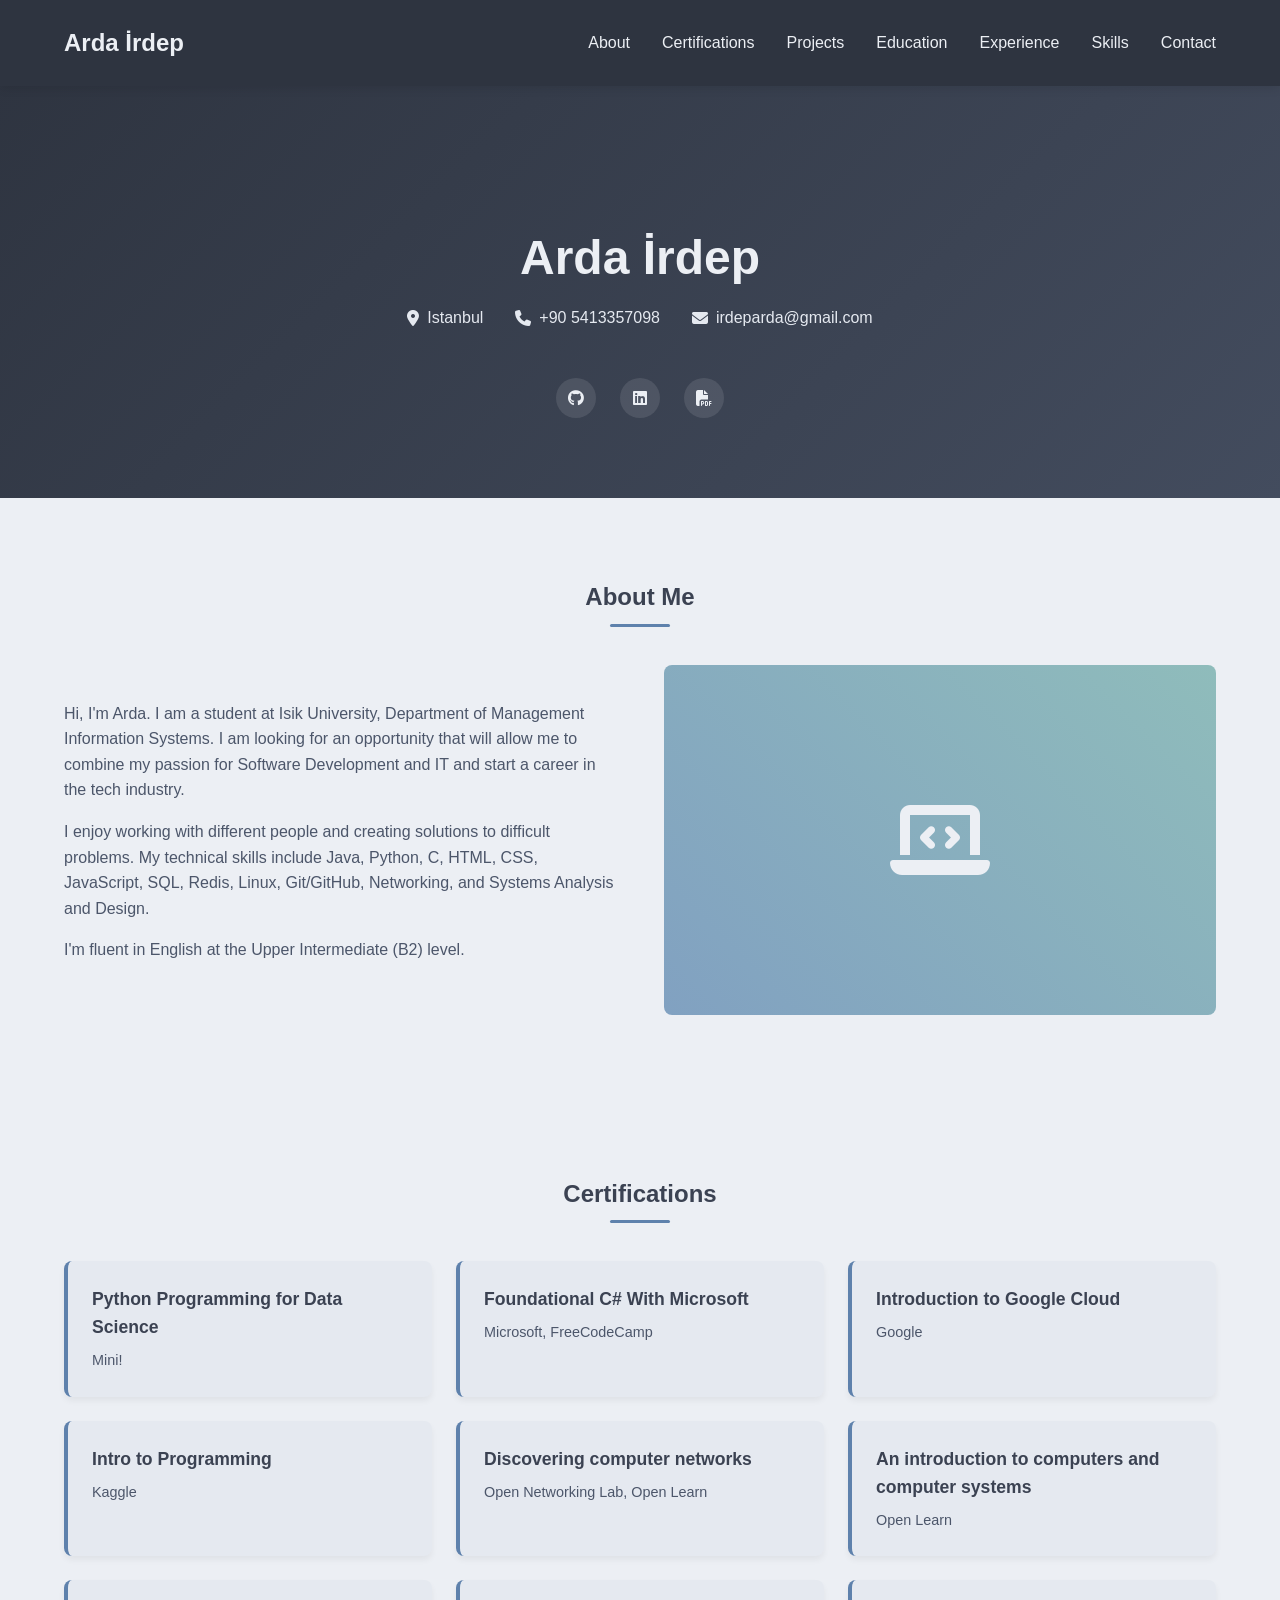
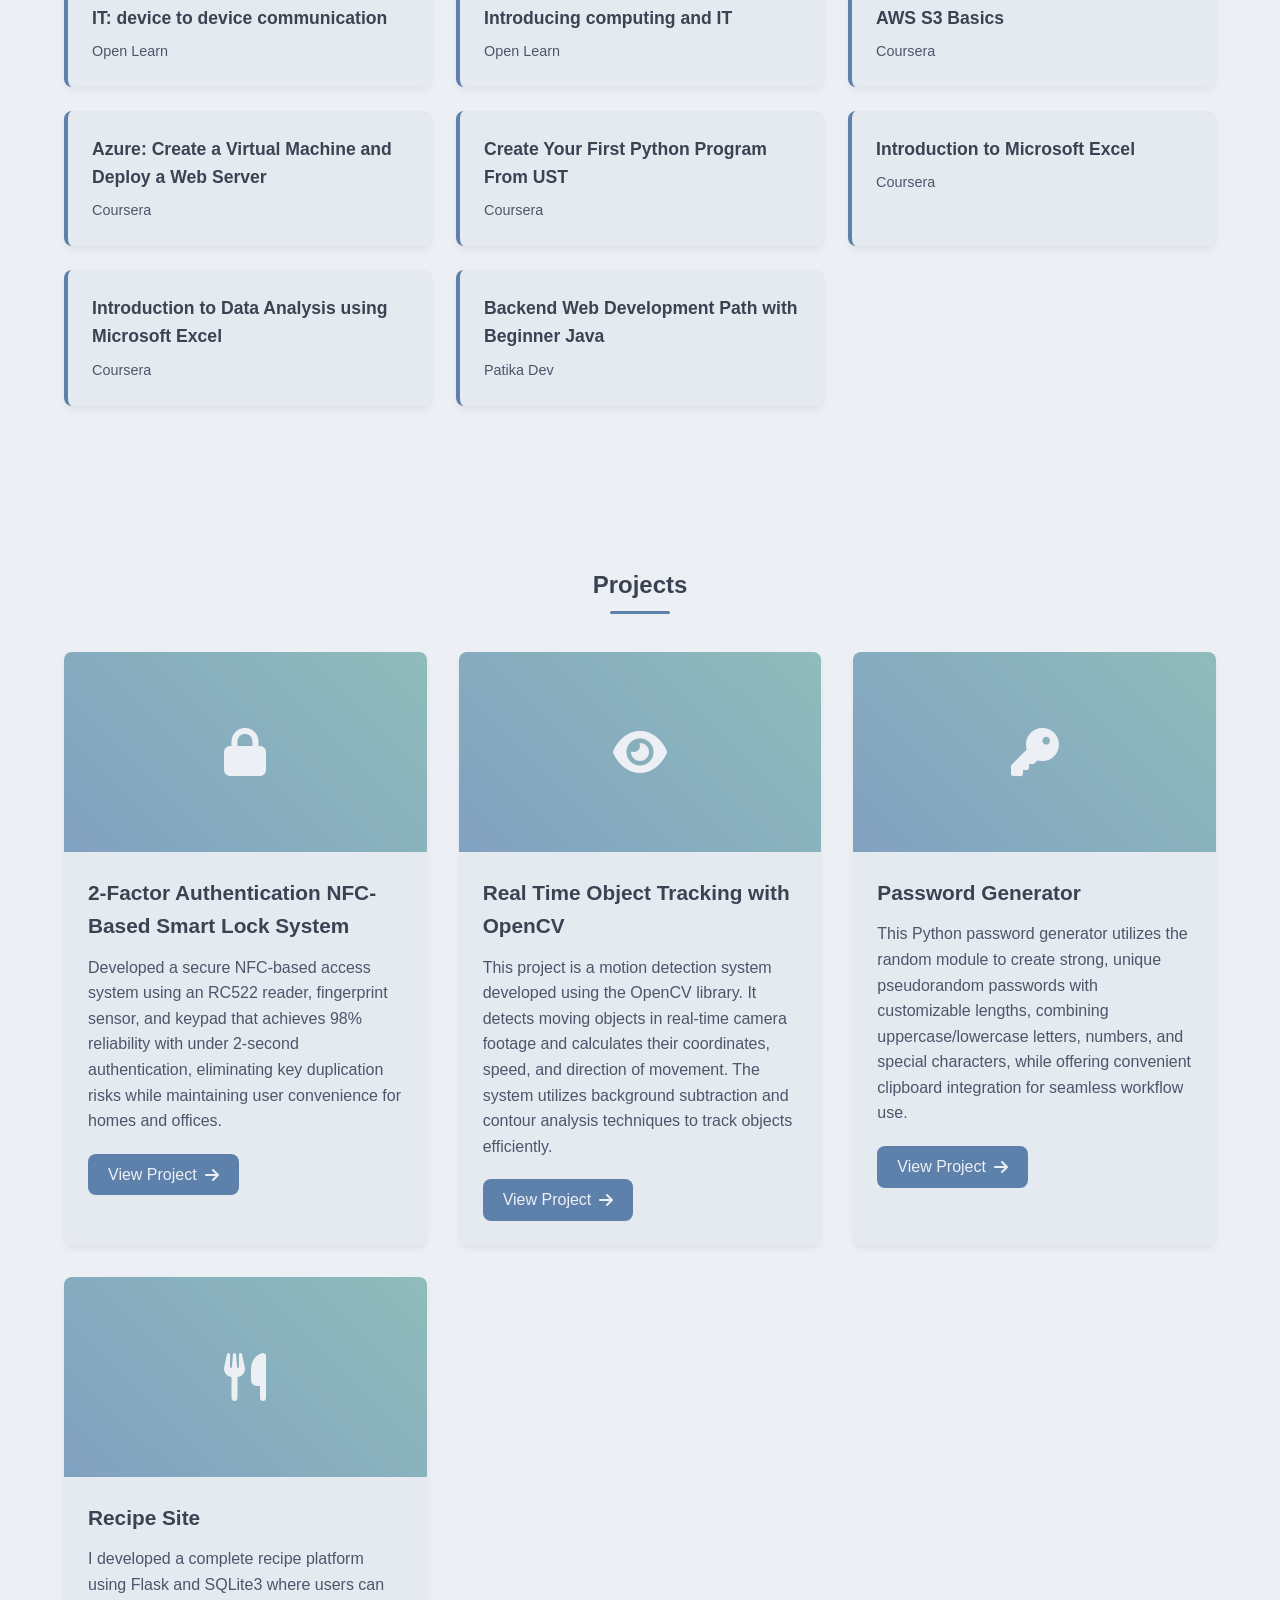
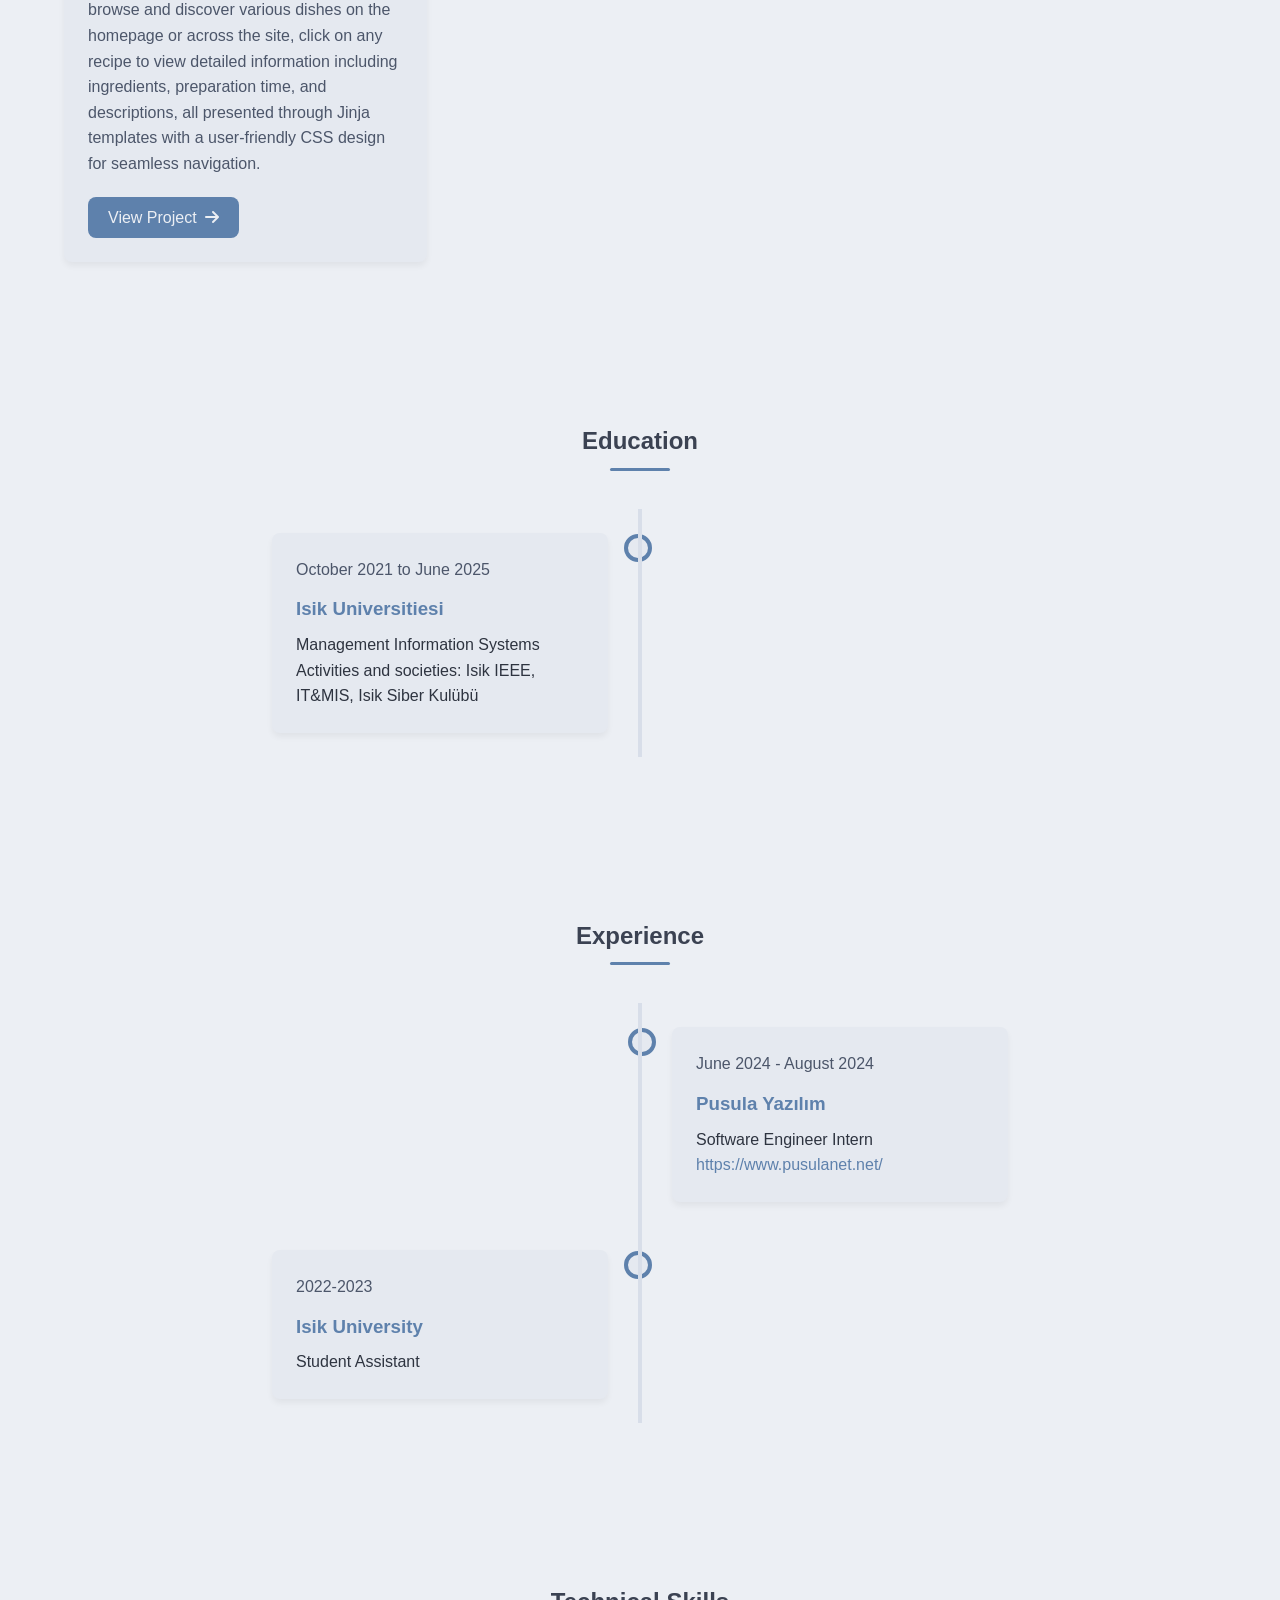
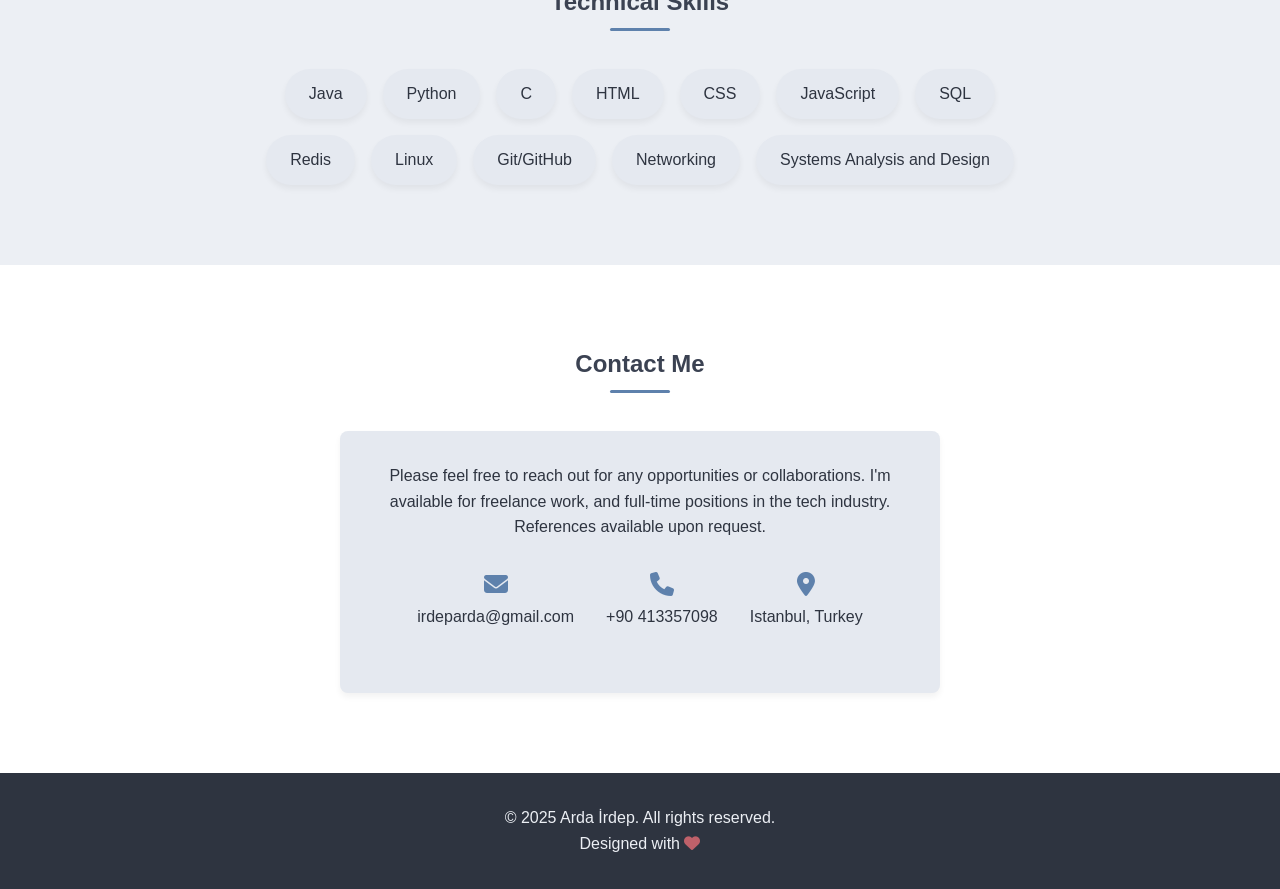
==== index.html @ 12208a5f "Updated index.html" ====
<!DOCTYPE html>
<html lang="en">
<head>
    <meta charset="UTF-8">
    <meta name="viewport" content="width=device-width, initial-scale=1.0">
    <title>Arda İrdep - Portfolio</title>
    <link rel="stylesheet" href="https://cdnjs.cloudflare.com/ajax/libs/font-awesome/6.4.0/css/all.min.css">
    <link rel="stylesheet" href="style.css">
</head>
<body>
    <!-- Header -->
    <header>
        <div class="container">
            <nav class="navbar">
                <a href="#" class="logo">Arda İrdep</a>
                <ul class="nav-links">
                    <li><a href="#about">About</a></li>
                    <li><a href="#certifications">Certifications</a></li>
                    <li><a href="#projects">Projects</a></li>
                    <li><a href="#education">Education</a></li>
                    <li><a href="#experience">Experience</a></li>
                    <li><a href="#skills">Skills</a></li>
                    <li><a href="#contact">Contact</a></li>
                </ul>
                <div class="hamburger">
                    <i class="fas fa-bars"></i>
                </div>
            </nav>
        </div>
    </header>

    <!-- Hero Section -->
    <section class="hero">
        <div class="container">
            <div class="hero-content">
                <h1 class="fade-in delay-1">Arda İrdep</h1>
                
                <div class="contact-info fade-in delay-2">
                    <div class="contact-item">
                        <i class="fas fa-map-marker-alt"></i>
                        <span>Istanbul</span>
                    </div>
                    <div class="contact-item">
                        <i class="fas fa-phone"></i>
                        <span>+90 5413357098</span>
                    </div>
                    <div class="contact-item">
                        <i class="fas fa-envelope"></i>
                        <span>irdeparda@gmail.com</span>
                    </div>
                </div>
                
                <div class="social-links fade-in delay-3">
                    <a href="https://github.com/arda-irdep" target="_blank">
                        <i class="fab fa-github"></i>
                    </a>
                    <a href="https://www.linkedin.com/in/arda-irdep/" target="_blank">
                        <i class="fab fa-linkedin"></i>
                    </a>
                    <a href="resume-en.pdf" target="_blank">
                        <i class="fas fa-file-pdf"></i>
                    </a>
                </div>
            </div>
        </div>
    </section>

    <!-- About Section -->
    <section id="about" class="section about">
        <div class="container">
            <h2 class="section-title fade-in">About Me</h2>
            <div class="about-content">
                <div class="about-text slide-in-left">
                    <p>Hi, I'm Arda. I am a student at Isik University, Department of Management Information Systems. I am looking for an opportunity that will allow me to combine my passion for Software Development and IT and start a career in the tech industry.</p>
                    <p>I enjoy working with different people and creating solutions to difficult problems. My technical skills include Java, Python, C, HTML, CSS, JavaScript, SQL, Redis, Linux, Git/GitHub, Networking, and Systems Analysis and Design.</p>
                    <p>I'm fluent in English at the Upper Intermediate (B2) level.</p>
                </div>
                <div class="about-image slide-in-right">
                    <i class="fas fa-laptop-code"></i>
                </div>
            </div>
        </div>
    </section>

    <!-- Certifications Section -->
    <section id="certifications" class="section">
        <div class="container">
            <h2 class="section-title fade-in">Certifications</h2>
            <div class="certifications-grid">
                <div class="cert-card fade-in delay-1">
                    <h3>Python Programming for Data Science</h3>
                    <p>Mini!</p>
                </div>
                <div class="cert-card fade-in delay-1">
                    <h3>Foundational C# With Microsoft</h3>
                    <p>Microsoft, FreeCodeCamp</p>
                </div>
                <div class="cert-card fade-in delay-2">
                    <h3>Introduction to Google Cloud</h3>
                    <p>Google</p>
                </div>
                <div class="cert-card fade-in delay-2">
                    <h3>Intro to Programming</h3>
                    <p>Kaggle</p>
                </div>
                <div class="cert-card fade-in delay-1">
                    <h3>Discovering computer networks</h3>
                    <p>Open Networking Lab, Open Learn</p>
                </div>
                <div class="cert-card fade-in delay-1">
                    <h3>An introduction to computers and computer systems</h3>
                    <p>Open Learn</p>
                </div>
                <div class="cert-card fade-in delay-2">
                    <h3>IT: device to device communication</h3>
                    <p>Open Learn</p>
                </div>
                <div class="cert-card fade-in delay-2">
                    <h3>Introducing computing and IT</h3>
                    <p>Open Learn</p>
                </div>
                <div class="cert-card fade-in delay-1">
                    <h3>AWS S3 Basics</h3>
                    <p>Coursera</p>
                </div>
                <div class="cert-card fade-in delay-1">
                    <h3>Azure: Create a Virtual Machine and Deploy a Web Server</h3>
                    <p>Coursera</p>
                </div>
                <div class="cert-card fade-in delay-2">
                    <h3>Create Your First Python Program From UST</h3>
                    <p>Coursera</p>
                </div>
                <div class="cert-card fade-in delay-2">
                    <h3>Introduction to Microsoft Excel</h3>
                    <p>Coursera</p>
                </div>
                <div class="cert-card fade-in delay-3">
                    <h3>Introduction to Data Analysis using Microsoft Excel</h3>
                    <p>Coursera</p>
                </div>
                <div class="cert-card fade-in delay-3">
                    <h3>Backend Web Development Path with Beginner Java</h3>
                    <p>Patika Dev</p>
                </div>
            </div>
        </div>
    </section>

    <!-- Projects Section -->
    <section id="projects" class="section">
        <div class="container">
            <h2 class="section-title fade-in">Projects</h2>
            <div class="projects-grid">
                <div class="project-card fade-in delay-1">
                    <div class="project-image">
                        <i class="fas fa-lock"></i>
                    </div>
                    <div class="project-content">
                        <h3>2-Factor Authentication NFC-Based Smart Lock System</h3>
                        <p>Developed a secure NFC-based access system using an RC522 reader, fingerprint sensor, and keypad that achieves 98% reliability with under 2-second authentication, eliminating key duplication risks while maintaining user convenience for homes and offices.</p>
                        <a href="https://github.com/arda-irdep/2-Factor-Authentication-NFC-Based-Smart-Lock-System" class="project-link" target="_blank">
                            View Project <i class="fas fa-arrow-right"></i>
                        </a>
                    </div>
                </div>
                
                <div class="project-card fade-in delay-2">
                    <div class="project-image">
                        <i class="fas fa-eye"></i>
                    </div>
                    <div class="project-content">
                        <h3>Real Time Object Tracking with OpenCV</h3>
                        <p>This project is a motion detection system developed using the OpenCV library. It detects moving objects in real-time camera footage and calculates their coordinates, speed, and direction of movement. The system utilizes background subtraction and contour analysis techniques to track objects efficiently.</p>
                        <a href="https://github.com/arda-irdep/Motion-Detection-System---Real-Time-Object-Tracking-with-OpenCV" class="project-link" target="_blank">
                            View Project <i class="fas fa-arrow-right"></i>
                        </a>
                    </div>
                </div>
                
                <div class="project-card fade-in delay-1">
                    <div class="project-image">
                        <i class="fas fa-key"></i>
                    </div>
                    <div class="project-content">
                        <h3>Password Generator</h3>
                        <p>This Python password generator utilizes the random module to create strong, unique pseudorandom passwords with customizable lengths, combining uppercase/lowercase letters, numbers, and special characters, while offering convenient clipboard integration for seamless workflow use.</p>
                        <a href="https://github.com/arda-irdep/Python-Password-Generator" class="project-link" target="_blank">
                            View Project <i class="fas fa-arrow-right"></i>
                        </a>
                    </div>
                </div>
                
                <div class="project-card fade-in delay-2">
                    <div class="project-image">
                        <i class="fas fa-utensils"></i>
                    </div>
                    <div class="project-content">
                        <h3>Recipe Site</h3>
                        <p>I developed a complete recipe platform using Flask and SQLite3 where users can browse and discover various dishes on the homepage or across the site, click on any recipe to view detailed information including ingredients, preparation time, and descriptions, all presented through Jinja templates with a user-friendly CSS design for seamless navigation.</p>
                        <a href="https://github.com/arda-irdep/Recipe-Site" class="project-link" target="_blank">
                            View Project <i class="fas fa-arrow-right"></i>
                        </a>
                    </div>
                </div>
            </div>
        </div>
    </section>

    <!-- Education Section -->
    <section id="education" class="section">
        <div class="container">
            <h2 class="section-title fade-in">Education</h2>
            <div class="timeline">
                <div class="timeline-item left fade-in">
                    <div class="timeline-content">
                        <span class="timeline-date">October 2021 to June 2025</span>
                        <h3>Isik Universitiesi</h3>
                        <p>Management Information Systems</p>
                        <p>Activities and societies: Isik IEEE, IT&MIS, Isik Siber Kulübü</p>
                    </div>
                </div>
            </div>
        </div>
    </section>

    <!-- Experience Section -->
    <section id="experience" class="section">
        <div class="container">
            <h2 class="section-title fade-in">Experience</h2>
            <div class="timeline">
                <div class="timeline-item right fade-in delay-1">
                    <div class="timeline-content">
                        <span class="timeline-date">June 2024 - August 2024</span>
                        <h3>Pusula Yazılım</h3>
                        <p>Software Engineer Intern</p>
                        <a href="https://www.pusulanet.net/" target="_blank">https://www.pusulanet.net/</a>
                    </div>
                </div>
                <div class="timeline-item left fade-in delay-2">
                    <div class="timeline-content">
                        <span class="timeline-date">2022-2023</span>
                        <h3>Isik University</h3>
                        <p>Student Assistant</p>
                    </div>
                </div>
            </div>
        </div>
    </section>

    <!-- Skills Section -->
    <section id="skills" class="section">
        <div class="container">
            <h2 class="section-title fade-in">Technical Skills</h2>
            <div class="skills-container">
                <div class="skill-tag fade-in delay-1">Java</div>
                <div class="skill-tag fade-in delay-1">Python</div>
                <div class="skill-tag fade-in delay-1">C</div>
                <div class="skill-tag fade-in delay-2">HTML</div>
                <div class="skill-tag fade-in delay-2">CSS</div>
                <div class="skill-tag fade-in delay-2">JavaScript</div>
                <div class="skill-tag fade-in delay-3">SQL</div>
                <div class="skill-tag fade-in delay-3">Redis</div>
                <div class="skill-tag fade-in delay-3">Linux</div>
                <div class="skill-tag fade-in delay-1">Git/GitHub</div>
                <div class="skill-tag fade-in delay-2">Networking</div>
                <div class="skill-tag fade-in delay-3">Systems Analysis and Design</div>
            </div>
        </div>
    </section>

    <!-- Contact Section -->
    <section id="contact" class="section contact">
        <div class="container">
            <h2 class="section-title fade-in">Contact Me</h2>
            <div class="contact-info-card scale-in">
                <p>Please feel free to reach out for any opportunities or collaborations. I'm available for freelance work, and full-time positions in the tech industry.</p>
                <p>References available upon request.</p>
                
                <div class="contact-details">
                    <div class="contact-item-large fade-in delay-1">
                        <i class="fas fa-envelope"></i>
                        <span>irdeparda@gmail.com</span>
                    </div>
                    <div class="contact-item-large fade-in delay-2">
                        <i class="fas fa-phone"></i>
                        <span>+90 413357098</span>
                    </div>
                    <div class="contact-item-large fade-in delay-3">
                        <i class="fas fa-map-marker-alt"></i>
                        <span>Istanbul, Turkey</span>
                    </div>
                </div>
            </div>
        </div>
    </section>

    <!-- Footer -->
    <footer>
        <div class="container">
            <p>&copy; 2025 Arda İrdep. All rights reserved.</p>
            <p>Designed with <i class="fas fa-heart" style="color: var(--nord11);"></i></p>
        </div>
    </footer>

    <script>
        // Mobile Navigation
        const hamburger = document.querySelector('.hamburger');
        const navLinks = document.querySelector('.nav-links');
        
        hamburger.addEventListener('click', () => {
            navLinks.classList.toggle('active');
        });
        
        // Close mobile menu when clicking a link
        document.querySelectorAll('.nav-links a').forEach(link => {
            link.addEventListener('click', () => {
                navLinks.classList.remove('active');
            });
        });
        
        // Smooth scrolling for all links
        document.querySelectorAll('a[href^="#"]').forEach(anchor => {
            anchor.addEventListener('click', function(e) {
                e.preventDefault();
                
                const targetId = this.getAttribute('href');
                const targetElement = document.querySelector(targetId);
                
                window.scrollTo({
                    top: targetElement.offsetTop - 70,
                    behavior: 'smooth'
                });
            });
        });
        
        // Scroll animations
        const fadeElements = document.querySelectorAll('.fade-in, .slide-in-left, .slide-in-right, .scale-in');
        
        const appearOptions = {
            threshold: 0.1,
            rootMargin: "0px 0px -50px 0px"
        };
        
        const appearOnScroll = new IntersectionObserver(function(entries, appearOnScroll) {
            entries.forEach(entry => {
                if (!entry.isIntersecting) {
                    return;
                } else {
                    entry.target.classList.add('appear');
                    appearOnScroll.unobserve(entry.target);
                }
            });
        }, appearOptions);
        
        fadeElements.forEach(fader => {
            appearOnScroll.observe(fader);
        });
    </script>
</body>
</html>
---- style.css ----
:root {
        /* Nord Color Palette */
        --nord0: #2E3440;  /* Polar Night - Darkest */
        --nord1: #3B4252;
        --nord2: #434C5E;
        --nord3: #4C566A;  /* Polar Night - Lightest */
        --nord4: #D8DEE9;  /* Snow Storm - Lightest */
        --nord5: #E5E9F0;
        --nord6: #ECEFF4;  /* Snow Storm - Darkest */
        --nord7: #8FBCBB;  /* Frost - Turquoise */
        --nord8: #88C0D0;  /* Frost - Light Blue */
        --nord9: #81A1C1;  /* Frost - Blue */
        --nord10: #5E81AC; /* Frost - Dark Blue */
        --nord11: #BF616A; /* Aurora - Red */
        --nord12: #D08770; /* Aurora - Orange */
        --nord13: #EBCB8B; /* Aurora - Yellow */
        --nord14: #A3BE8C; /* Aurora - Green */
        --nord15: #B48EAD; /* Aurora - Purple */
        
        /* Theme Variables */
        --bg: var(--nord6);
        --text: var(--nord0);
        --text-light: var(--nord3);
        --primary: var(--nord10);
        --secondary: var(--nord7);
        --accent: var(--nord14);
        --card-bg: var(--nord5);
        --header-bg: var(--nord0);
        --footer-bg: var(--nord0);
        
        --transition: all 0.3s ease;
        --border-radius: 8px;
        --card-shadow: 0 4px 6px rgba(0, 0, 0, 0.05);
        --hover-shadow: 0 6px 12px rgba(0, 0, 0, 0.1);
    }
    
    * {
        margin: 0;
        padding: 0;
        box-sizing: border-box;
    }
    
    body {
        font-family: -apple-system, BlinkMacSystemFont, 'Segoe UI', Roboto, Oxygen, Ubuntu, Cantarell, sans-serif;
        line-height: 1.6;
        color: var(--text);
        background-color: var(--bg);
        scroll-behavior: smooth;
    }
    
    h1, h2, h3, h4, h5 {
        font-weight: 600;
        margin-bottom: 1rem;
        color: var(--nord1);
    }
    
    a {
        text-decoration: none;
        color: var(--primary);
        transition: var(--transition);
    }
    
    a:hover {
        color: var(--nord9);
    }
    
    .container {
        width: 100%;
        max-width: 1200px;
        margin: 0 auto;
        padding: 0 1.5rem;
    }
    
    .section {
        padding: 5rem 0;
    }
    
    .section-title {
        text-align: center;
        margin-bottom: 3rem;
        position: relative;
    }
    
    .section-title::after {
        content: '';
        position: absolute;
        bottom: -10px;
        left: 50%;
        transform: translateX(-50%);
        width: 60px;
        height: 3px;
        background: var(--primary);
        border-radius: 2px;
    }
    
    /* Animation Classes */
    .fade-in {
        opacity: 0;
        transform: translateY(20px);
        transition: opacity 0.6s ease-out, transform 0.6s ease-out;
    }
    
    .fade-in.appear {
        opacity: 1;
        transform: translateY(0);
    }
    
    .slide-in-left {
        opacity: 0;
        transform: translateX(-30px);
        transition: opacity 0.6s ease-out, transform 0.6s ease-out;
    }
    
    .slide-in-left.appear {
        opacity: 1;
        transform: translateX(0);
    }
    
    .slide-in-right {
        opacity: 0;
        transform: translateX(30px);
        transition: opacity 0.6s ease-out, transform 0.6s ease-out;
    }
    
    .slide-in-right.appear {
        opacity: 1;
        transform: translateX(0);
    }
    
    .scale-in {
        opacity: 0;
        transform: scale(0.95);
        transition: opacity 0.6s ease-out, transform 0.6s ease-out;
    }
    
    .scale-in.appear {
        opacity: 1;
        transform: scale(1);
    }
    
    .delay-1 {
        transition-delay: 0.1s;
    }
    
    .delay-2 {
        transition-delay: 0.2s;
    }
    
    .delay-3 {
        transition-delay: 0.3s;
    }
    
    /* Header Styles */
    header {
        background-color: var(--header-bg);
        box-shadow: 0 2px 10px rgba(0, 0, 0, 0.1);
        position: fixed;
        width: 100%;
        top: 0;
        z-index: 1000;
    }
    
    .navbar {
        display: flex;
        justify-content: space-between;
        align-items: center;
        padding: 1.5rem 0;
    }
    
    .logo {
        font-size: 1.5rem;
        font-weight: 700;
        color: var(--nord6);
    }
    
    .nav-links {
        display: flex;
        list-style: none;
    }
    
    .nav-links li {
        margin-left: 2rem;
    }
    
    .nav-links a {
        color: var(--nord6);
        font-weight: 500;
        position: relative;
    }
    
    .nav-links a::after {
        content: '';
        position: absolute;
        bottom: -5px;
        left: 0;
        width: 0;
        height: 2px;
        background: var(--nord8);
        transition: var(--transition);
    }
    
    .nav-links a:hover::after {
        width: 100%;
    }
    
    .hamburger {
        display: none;
        cursor: pointer;
        color: var(--nord6);
    }
    
    /* Hero Section */
    .hero {
        background: linear-gradient(135deg, var(--nord0) 0%, var(--nord2) 100%);
        color: var(--nord6);
        padding: 10rem 0 5rem;
        margin-top: 60px;
    }
    
    .hero-content {
        display: flex;
        flex-direction: column;
        align-items: center;
        text-align: center;
    }
    
    .profile-image {
        width: 150px;
        height: 150px;
        border-radius: 50%;
        background: linear-gradient(45deg, var(--nord9), var(--nord7));
        display: flex;
        justify-content: center;
        align-items: center;
        margin-bottom: 1.5rem;
        font-size: 4rem;
        color: var(--nord6);
        animation: pulse 2s infinite;
    }
    
    @keyframes pulse {
        0% { transform: scale(1); }
        50% { transform: scale(1.05); }
        100% { transform: scale(1); }
    }
    
    .hero h1 {
        font-size: 3rem;
        margin-bottom: 0.5rem;
        color: var(--nord6);
    }
    
    .hero h2 {
        font-size: 1.5rem;
        font-weight: 400;
        margin-bottom: 1.5rem;
        color: var(--nord5);
    }
    
    .contact-info {
        display: flex;
        gap: 2rem;
        margin-bottom: 2rem;
        flex-wrap: wrap;
        justify-content: center;
    }
    
    .contact-item {
        display: flex;
        align-items: center;
        gap: 0.5rem;
        color: var(--nord5);
    }
    
    .social-links {
        display: flex;
        gap: 1.5rem;
        margin-top: 1rem;
    }
    
    .social-links a {
        display: inline-flex;
        justify-content: center;
        align-items: center;
        width: 40px;
        height: 40px;
        border-radius: 50%;
        background: rgba(255, 255, 255, 0.1);
        color: var(--nord6);
        transition: var(--transition);
    }
    
    .social-links a:hover {
        background: var(--primary);
        transform: translateY(-3px);
    }
    
    /* About Section */
    .about {
        background-color: var(--bg);
    }
    
    .about-content {
        display: flex;
        gap: 3rem;
        align-items: center;
    }
    
    .about-text {
        flex: 1;
    }
    
    .about-text p {
        margin-bottom: 1rem;
        color: var(--text-light);
    }
    
    .about-image {
        flex: 1;
        background: linear-gradient(45deg, var(--nord9), var(--nord7));
        border-radius: var(--border-radius);
        height: 350px;
        display: flex;
        justify-content: center;
        align-items: center;
        color: var(--nord6);
        font-size: 5rem;
    }
    
    /* Certifications */
    .certifications-grid {
        display: grid;
        grid-template-columns: repeat(auto-fill, minmax(300px, 1fr));
        gap: 1.5rem;
    }
    
    .cert-card {
        background: var(--card-bg);
        border-radius: var(--border-radius);
        padding: 1.5rem;
        box-shadow: var(--card-shadow);
        transition: var(--transition);
        border-left: 4px solid var(--primary);
    }
    
    .cert-card:hover {
        transform: translateY(-5px);
        box-shadow: var(--hover-shadow);
    }
    
    .cert-card h3 {
        font-size: 1.1rem;
        margin-bottom: 0.5rem;
    }
    
    .cert-card p {
        color: var(--text-light);
        font-size: 0.9rem;
    }
    
    /* Projects */
    .projects-grid {
        display: grid;
        grid-template-columns: repeat(auto-fill, minmax(350px, 1fr));
        gap: 2rem;
    }
    
    .project-card {
        background: var(--card-bg);
        border-radius: var(--border-radius);
        overflow: hidden;
        box-shadow: var(--card-shadow);
        transition: var(--transition);
    }
    
    .project-card:hover {
        transform: translateY(-5px);
        box-shadow: var(--hover-shadow);
    }
    
    .project-image {
        height: 200px;
        background: linear-gradient(45deg, var(--nord9), var(--nord7));
        display: flex;
        justify-content: center;
        align-items: center;
        color: var(--nord6);
        font-size: 3rem;
    }
    
    .project-content {
        padding: 1.5rem;
    }
    
    .project-content h3 {
        font-size: 1.3rem;
        margin-bottom: 0.75rem;
    }
    
    .project-content p {
        color: var(--text-light);
        margin-bottom: 1.25rem;
    }
    
    .project-link {
        display: inline-flex;
        align-items: center;
        gap: 0.5rem;
        background: var(--primary);
        color: var(--nord6);
        padding: 0.5rem 1.25rem;
        border-radius: var(--border-radius);
        font-weight: 500;
        transition: var(--transition);
    }
    
    .project-link:hover {
        background: var(--nord9);
        transform: translateY(-2px);
    }
    
    /* Timeline Styles */
    .timeline {
        position: relative;
        max-width: 800px;
        margin: 0 auto;
    }
    
    .timeline::after {
        content: '';
        position: absolute;
        width: 4px;
        background-color: var(--nord4);
        top: 0;
        bottom: 0;
        left: 50%;
        margin-left: -2px;
    }
    
    .timeline-item {
        padding: 1.5rem 2rem;
        position: relative;
        width: 50%;
        box-sizing: border-box;
    }
    
    .timeline-item::after {
        content: '';
        position: absolute;
        width: 20px;
        height: 20px;
        background-color: var(--card-bg);
        border: 4px solid var(--primary);
        top: 25px;
        border-radius: 50%;
        z-index: 1;
    }
    
    .left {
        left: 0;
    }
    
    .right {
        left: 50%;
    }
    
    .left::after {
        right: -12px;
    }
    
    .right::after {
        left: -12px;
    }
    
    .timeline-content {
        background: var(--card-bg);
        padding: 1.5rem;
        border-radius: var(--border-radius);
        box-shadow: var(--card-shadow);
    }
    
    .timeline-content h3 {
        color: var(--primary);
        margin-bottom: 0.5rem;
    }
    
    .timeline-date {
        display: block;
        font-weight: 500;
        color: var(--text-light);
        margin-bottom: 0.75rem;
    }
    
    /* Skills */
    .skills-container {
        display: flex;
        flex-wrap: wrap;
        gap: 1rem;
        justify-content: center;
        max-width: 800px;
        margin: 0 auto;
    }
    
    .skill-tag {
        background: var(--card-bg);
        padding: 0.75rem 1.5rem;
        border-radius: 30px;
        font-weight: 500;
        box-shadow: var(--card-shadow);
        transition: var(--transition);
    }
    
    .skill-tag:hover {
        background: var(--primary);
        color: var(--nord6);
        transform: translateY(-3px);
    }
    
    /* Contact */
    .contact {
        background: white;
        color: var(--text);
        text-align: center;
    }
    
    .contact .section-title::after {
        background: var(--primary);
    }
    
    .contact-info-card {
        background: var(--nord5);
        padding: 2rem;
        border-radius: var(--border-radius);
        max-width: 600px;
        margin: 0 auto;
        box-shadow: var(--card-shadow);
    }
    
    .contact-details {
        display: flex;
        justify-content: center;
        gap: 2rem;
        margin: 2rem 0;
        flex-wrap: wrap;
    }
    
    .contact-item-large {
        display: flex;
        flex-direction: column;
        align-items: center;
        gap: 0.5rem;
    }
    
    .contact-item-large i {
        font-size: 1.5rem;
        color: var(--primary);
    }
    
    /* Footer */
    footer {
        background: var(--footer-bg);
        color: var(--nord6);
        text-align: center;
        padding: 2rem 0;
    }
    
    /* Responsive Styles */
    @media (max-width: 992px) {
        .about-content {
            flex-direction: column;
        }
        
        .timeline::after {
            left: 31px;
        }
        
        .timeline-item {
            width: 100%;
            padding-left: 70px;
            padding-right: 25px;
        }
        
        .right {
            left: 0;
        }
        
        .left::after, .right::after {
            left: 18px;
        }
    }
    
    @media (max-width: 768px) {
        .hamburger {
            display: block;
        }
        
        .nav-links {
            position: fixed;
            top: 70px;
            left: -100%;
            width: 100%;
            height: calc(100vh - 70px);
            background: var(--header-bg);
            flex-direction: column;
            align-items: center;
            padding-top: 2rem;
            transition: 0.3s;
        }
        
        .nav-links.active {
            left: 0;
        }
        
        .nav-links li {
            margin: 1.5rem 0;
        }
        
        .hero h1 {
            font-size: 2.5rem;
        }
        
        .hero h2 {
            font-size: 1.25rem;
        }
        
        .section {
            padding: 3rem 0;
        }
    }
    
    @media (max-width: 480px) {
        .contact-info {
            flex-direction: column;
            gap: 1rem;
        }
        
        .projects-grid, .certifications-grid {
            grid-template-columns: 1fr;
        }
        
        .hero {
            padding: 7rem 0 3rem;
        }
    }
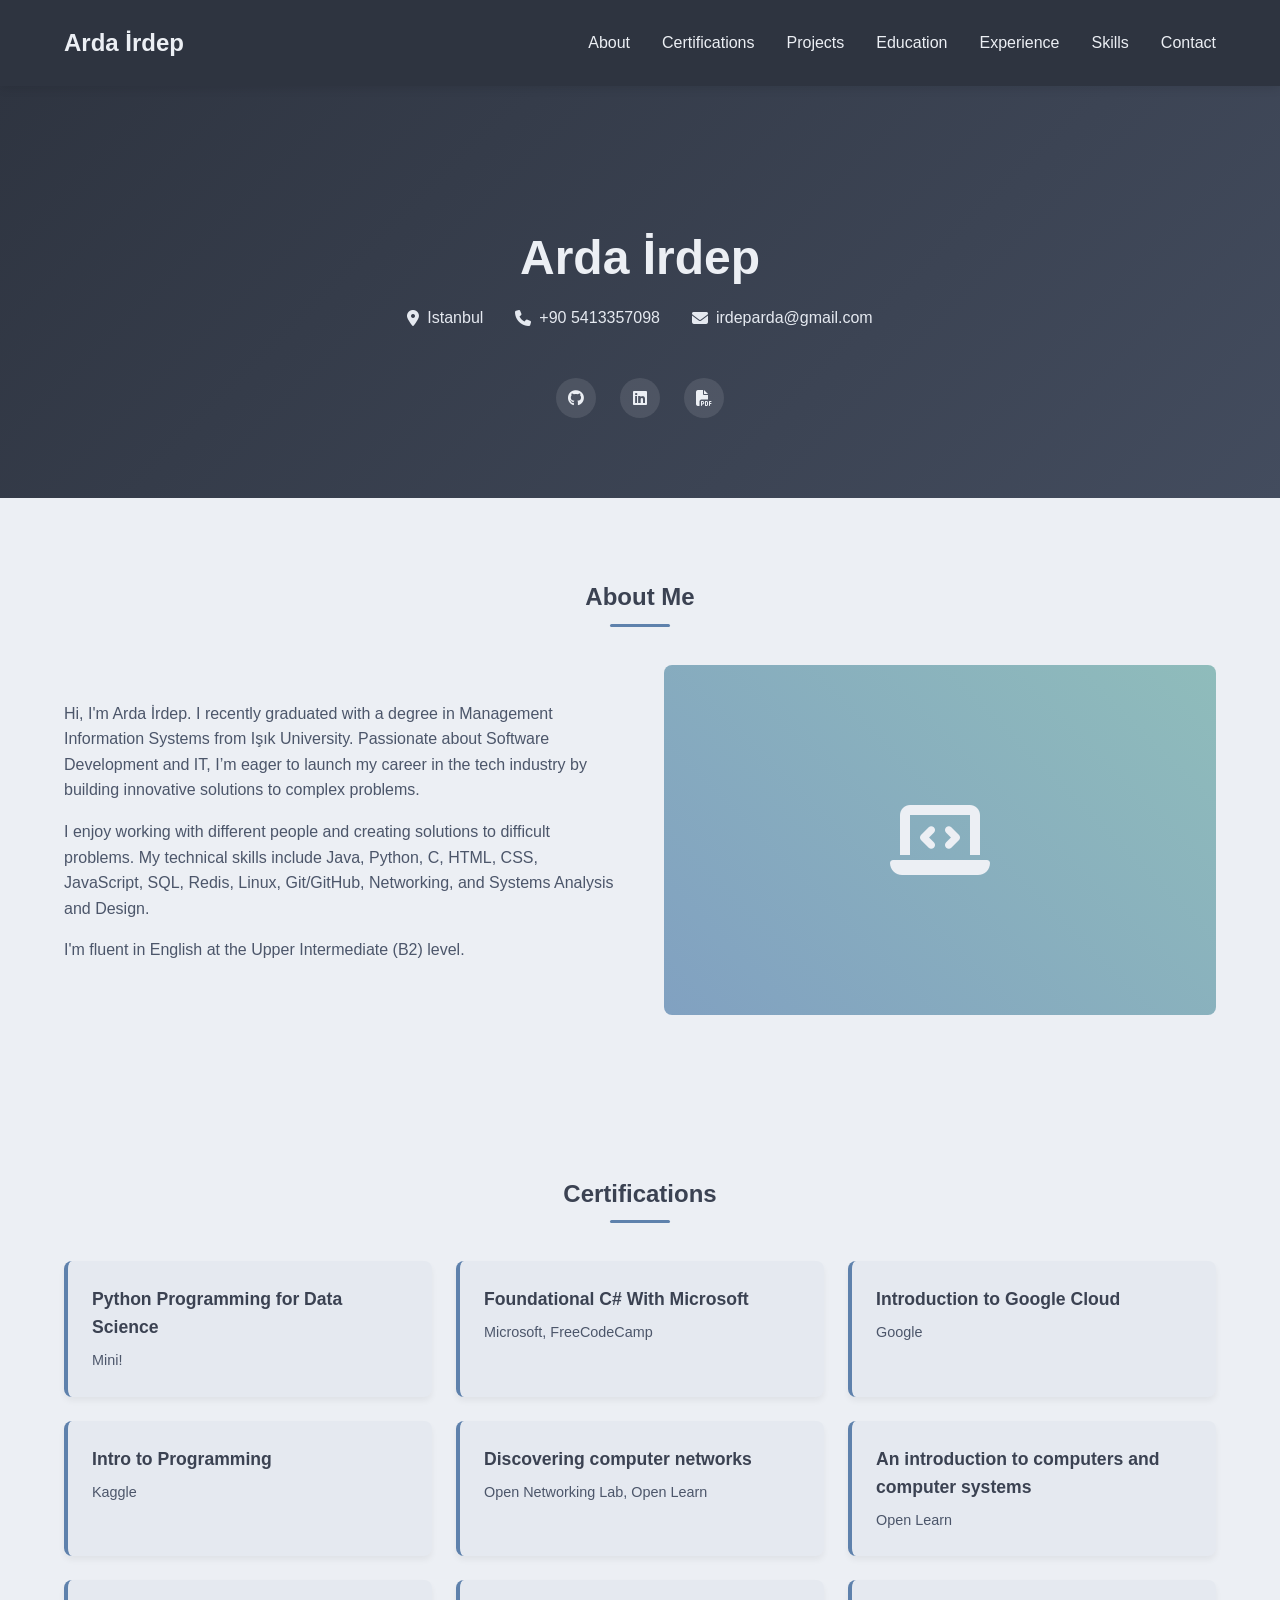
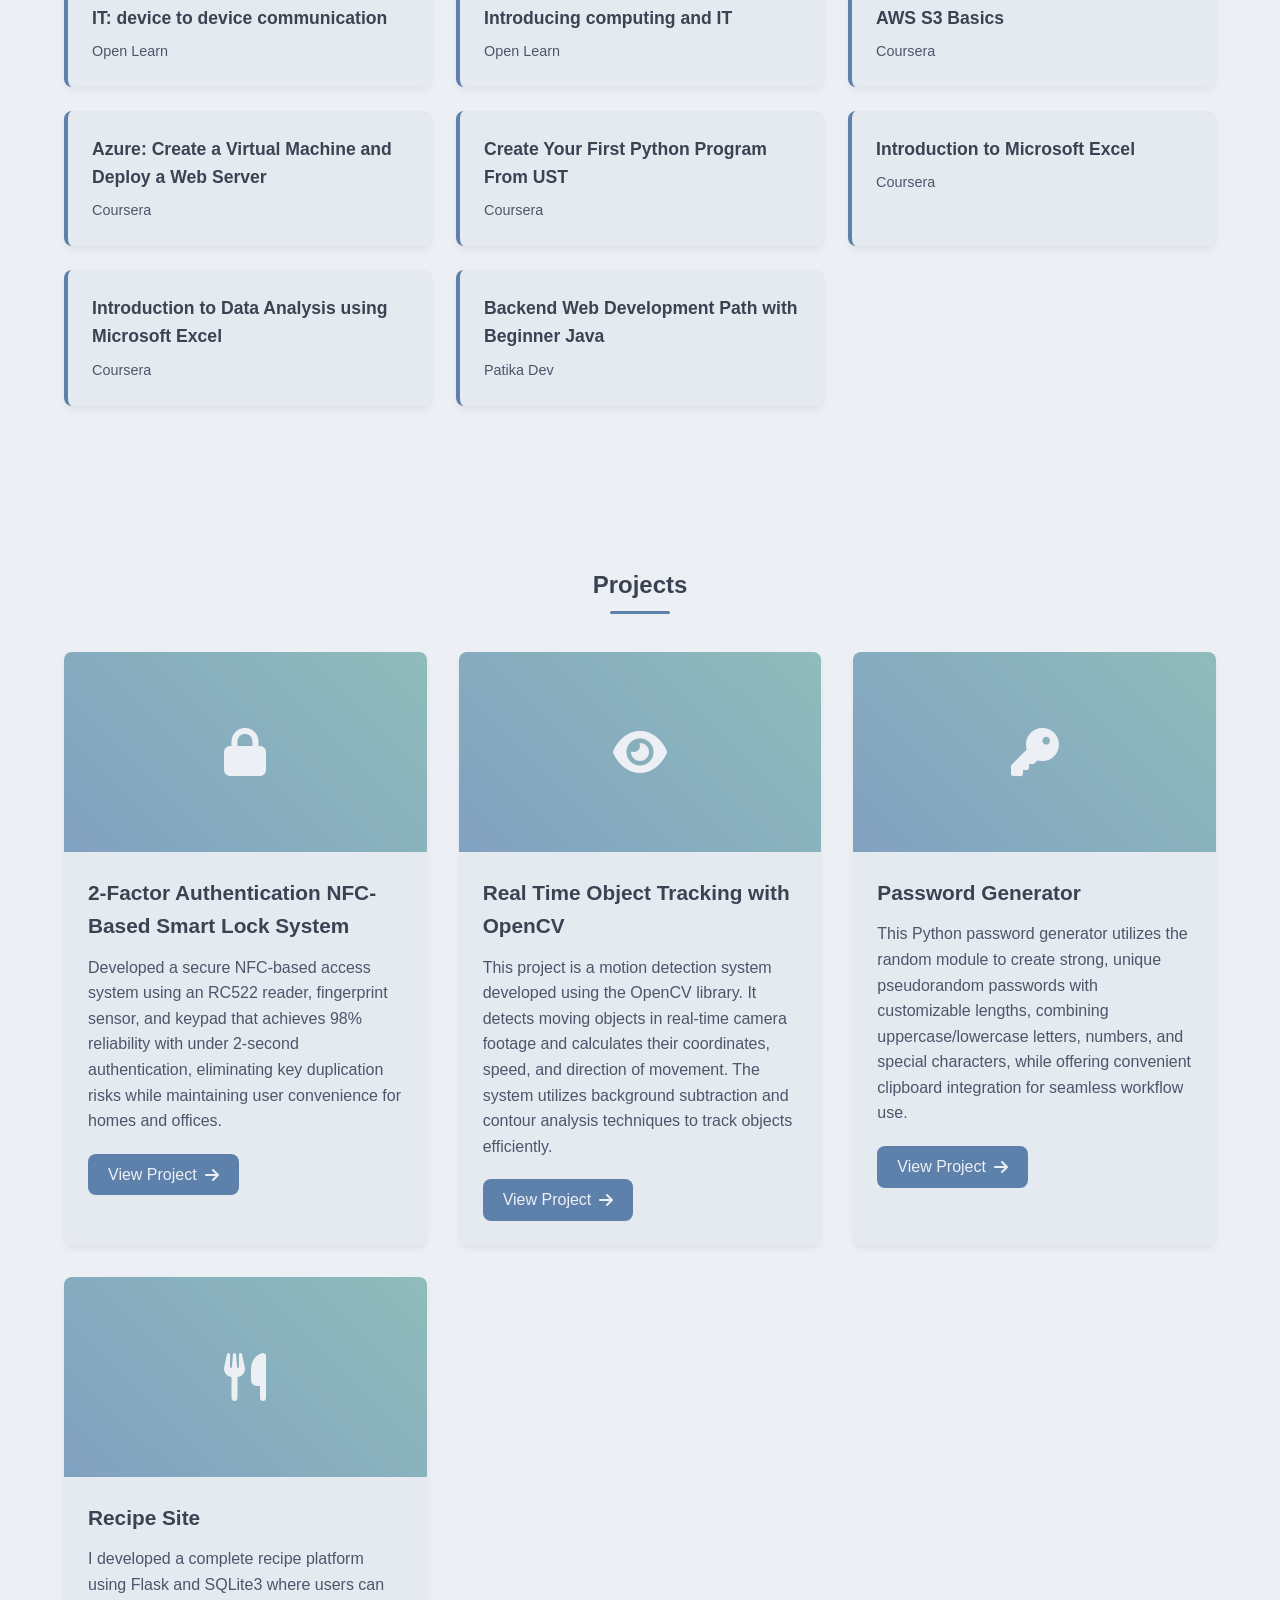
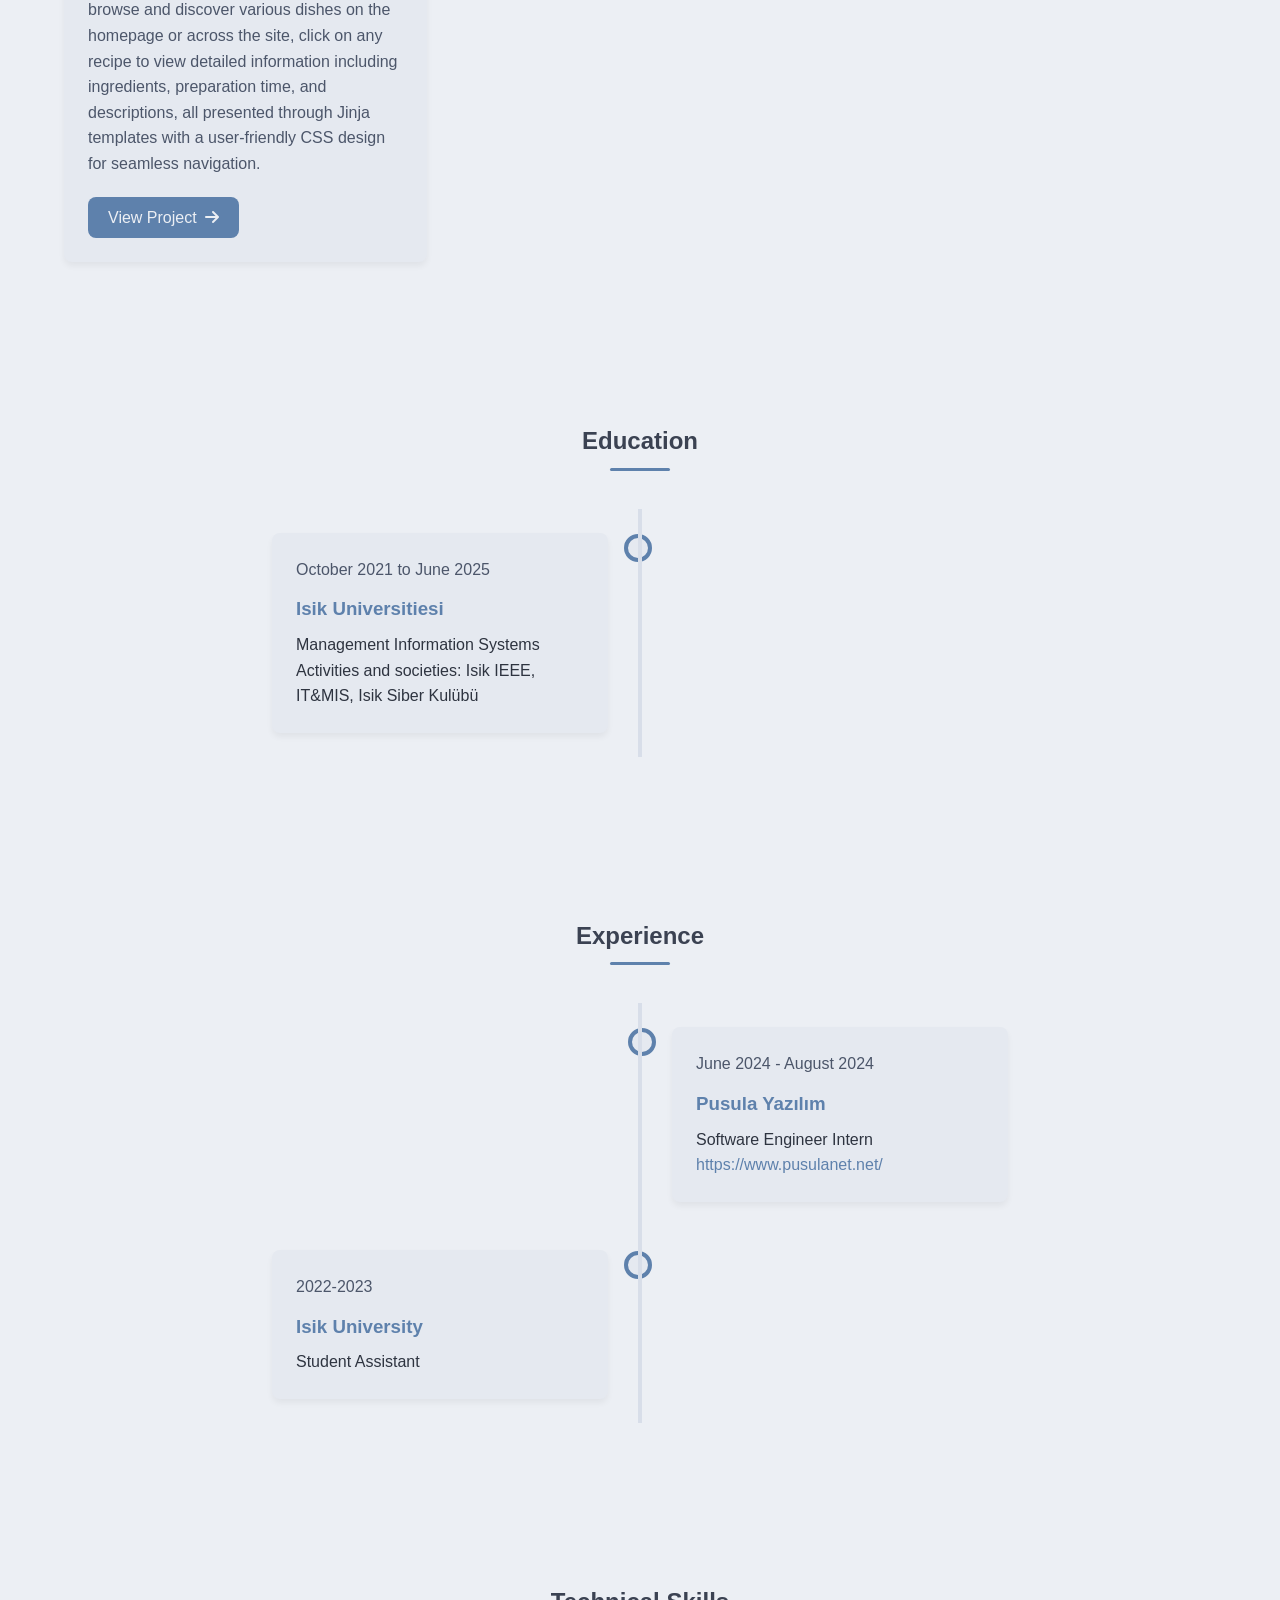
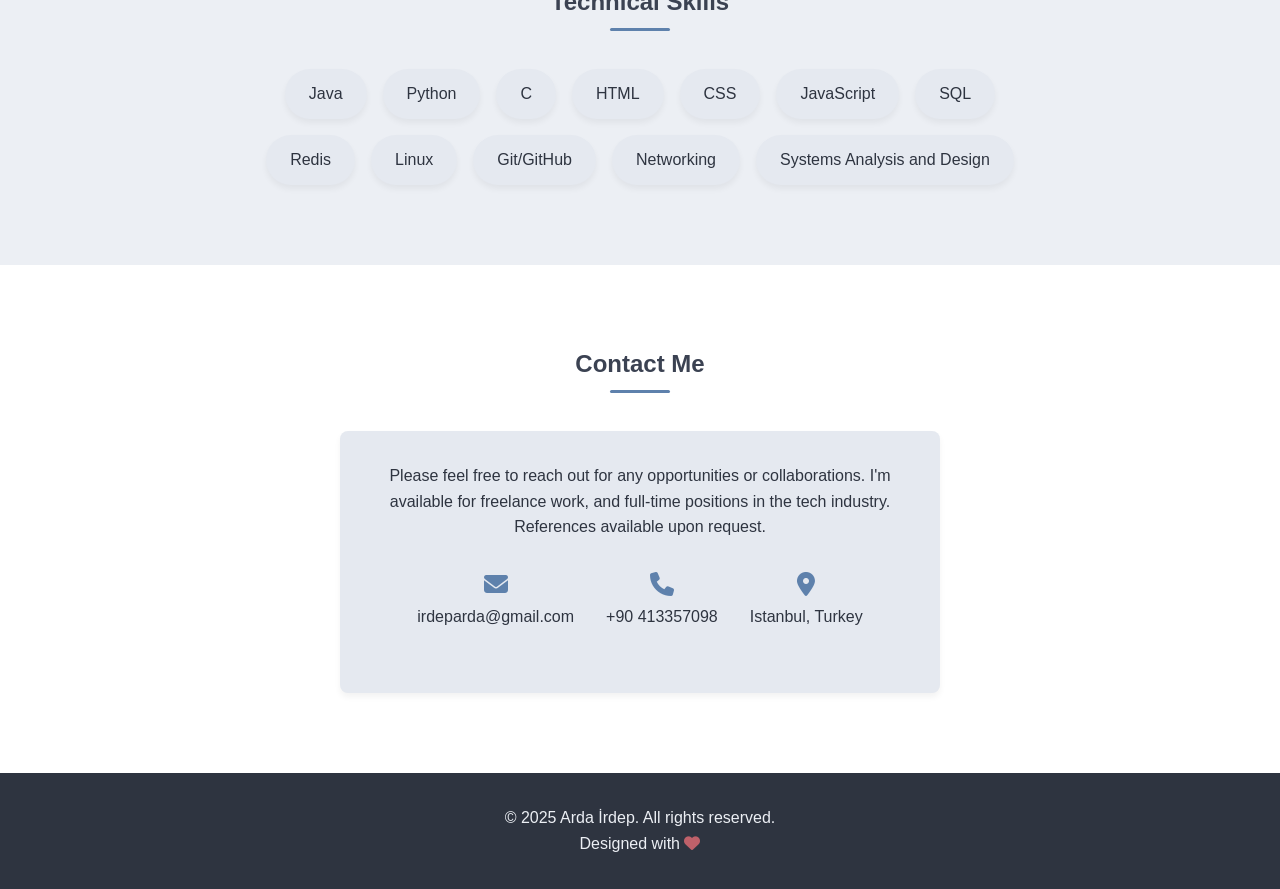
==== commit 88b3b0b8: "Updated index.html" ====
--- a/index.html
+++ b/index.html
@@ -71,7 +71,7 @@
             <h2 class="section-title fade-in">About Me</h2>
             <div class="about-content">
                 <div class="about-text slide-in-left">
-                    <p>Hi, I'm Arda. I am a student at Isik University, Department of Management Information Systems. I am looking for an opportunity that will allow me to combine my passion for Software Development and IT and start a career in the tech industry.</p>
+                    <p>Hi, I'm Arda İrdep. I recently graduated with a degree in Management Information Systems from Işık University. Passionate about Software Development and IT, I’m eager to launch my career in the tech industry by building innovative solutions to complex problems.</p>
                     <p>I enjoy working with different people and creating solutions to difficult problems. My technical skills include Java, Python, C, HTML, CSS, JavaScript, SQL, Redis, Linux, Git/GitHub, Networking, and Systems Analysis and Design.</p>
                     <p>I'm fluent in English at the Upper Intermediate (B2) level.</p>
                 </div>
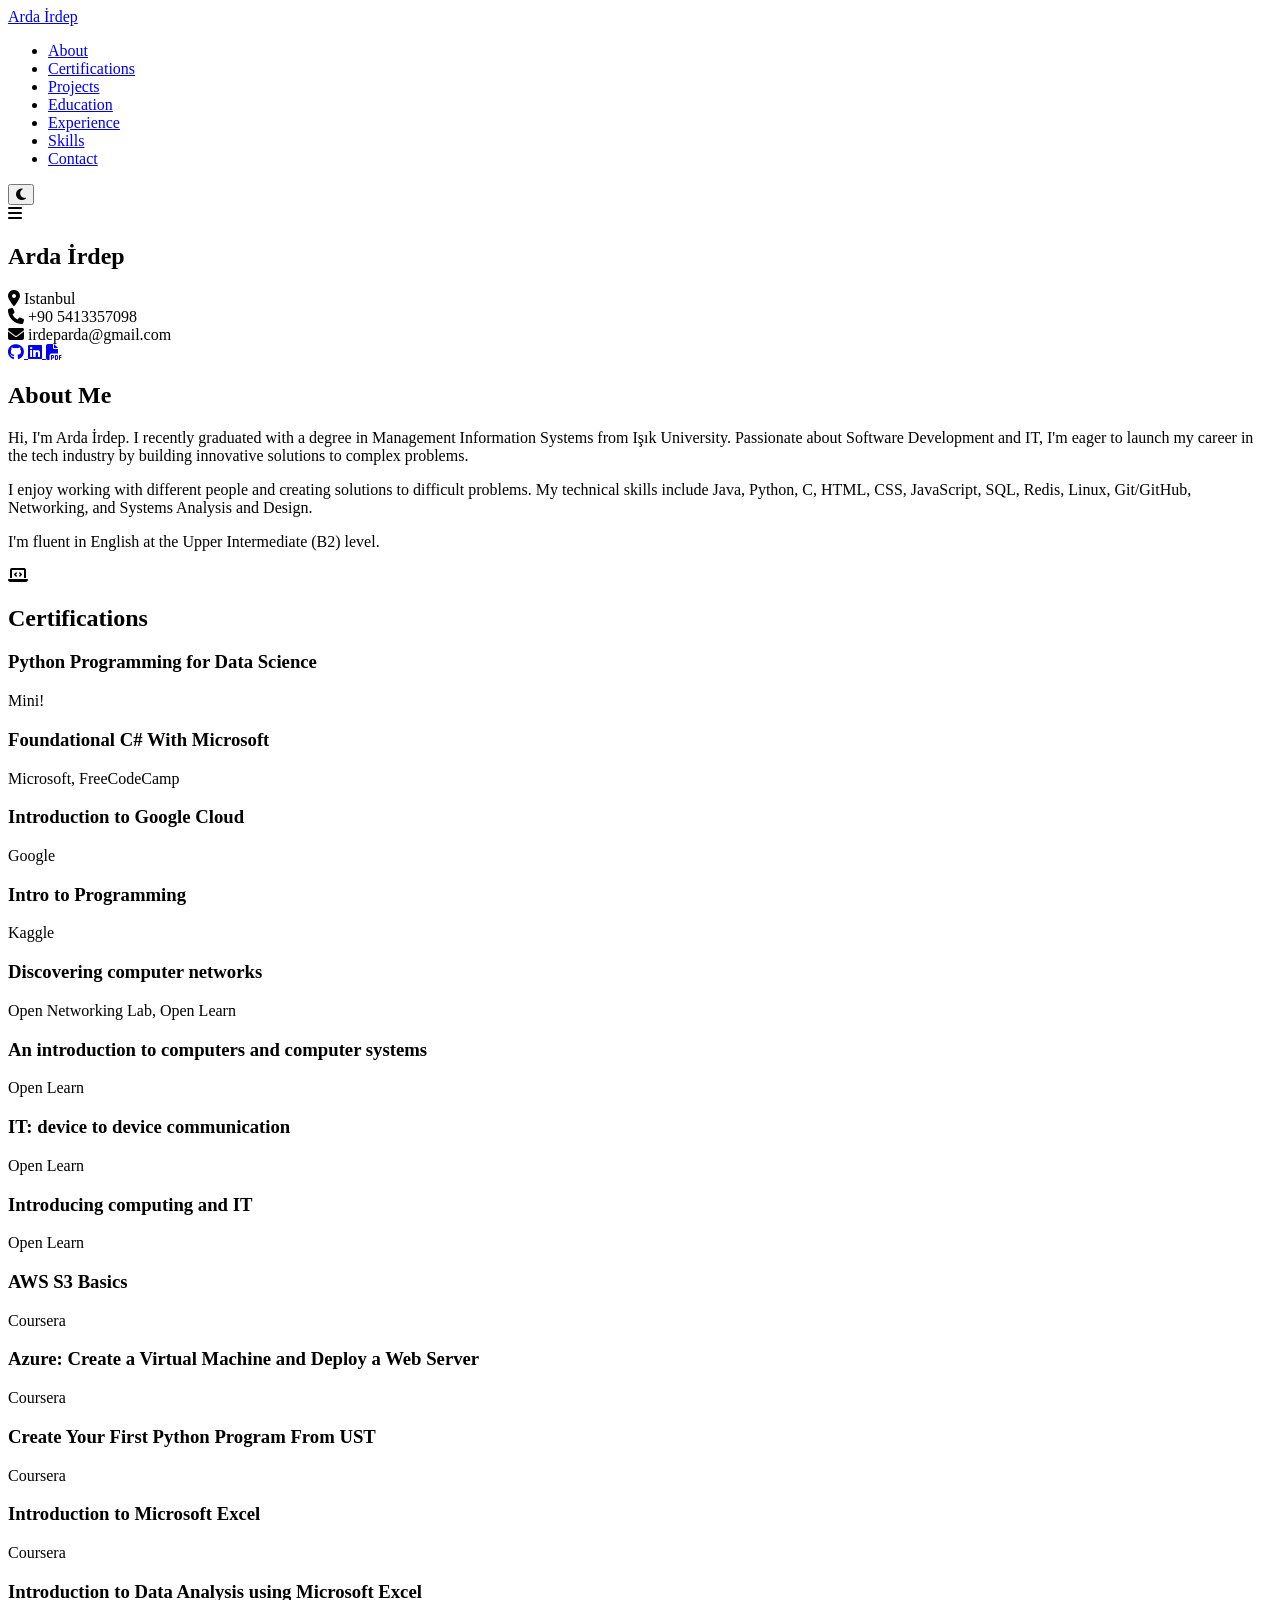
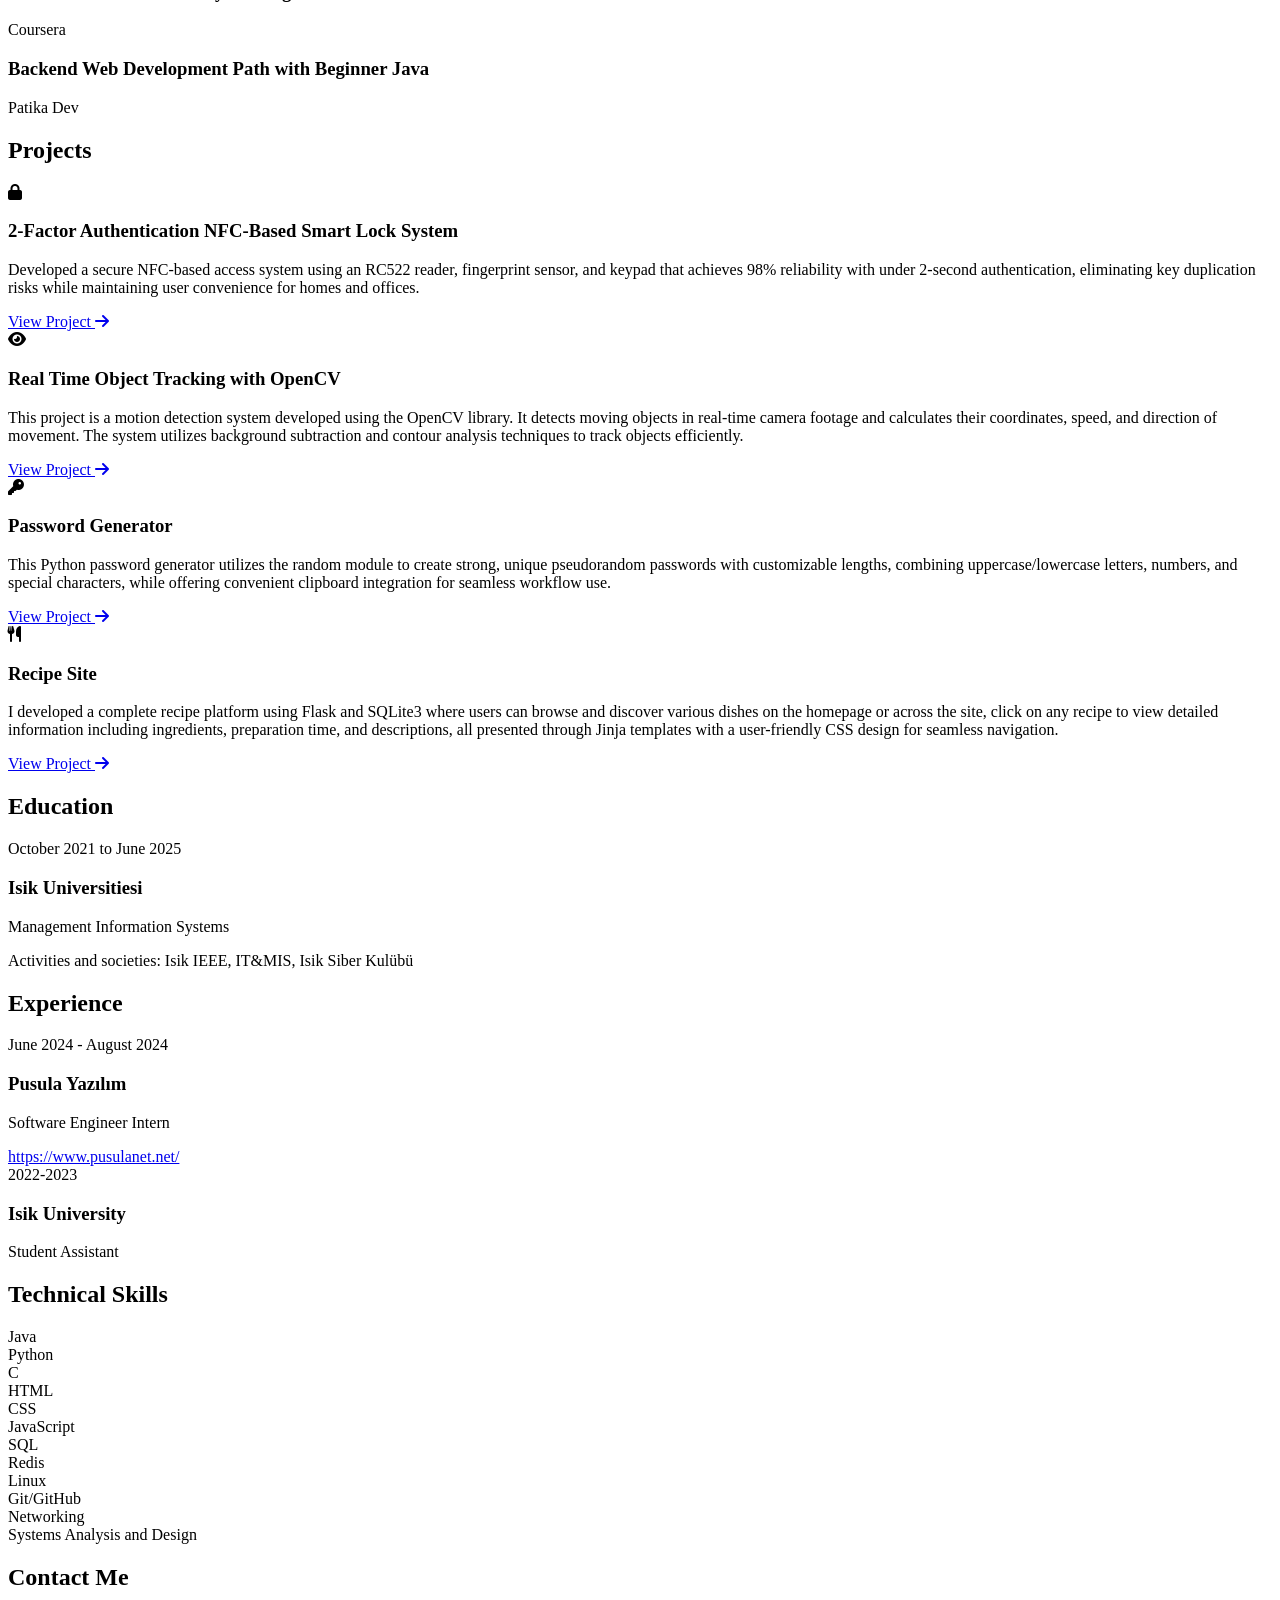
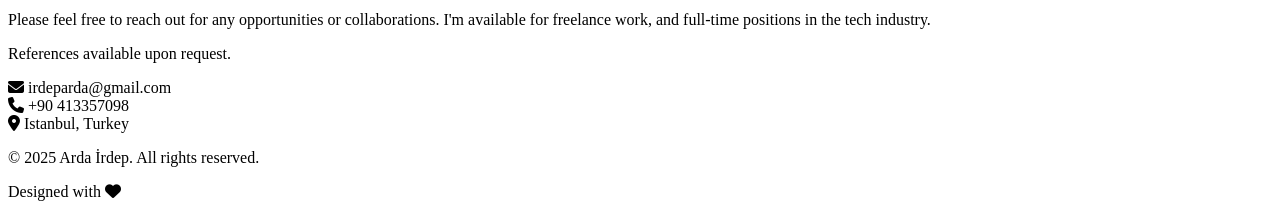
==== commit adf68ad7: "Update index.html" ====
--- a/index.html
+++ b/index.html
@@ -5,7 +5,7 @@
     <meta name="viewport" content="width=device-width, initial-scale=1.0">
     <title>Arda İrdep - Portfolio</title>
     <link rel="stylesheet" href="https://cdnjs.cloudflare.com/ajax/libs/font-awesome/6.4.0/css/all.min.css">
-    <link rel="stylesheet" href="style.css">
+
 </head>
 <body>
     <!-- Header -->
@@ -22,8 +22,13 @@
                     <li><a href="#skills">Skills</a></li>
                     <li><a href="#contact">Contact</a></li>
                 </ul>
-                <div class="hamburger">
-                    <i class="fas fa-bars"></i>
+                <div class="nav-controls">
+                    <button class="theme-toggle" id="theme-toggle" aria-label="Toggle dark mode">
+                        <i class="fas fa-moon"></i>
+                    </button>
+                    <div class="hamburger">
+                        <i class="fas fa-bars"></i>
+                    </div>
                 </div>
             </nav>
         </div>
@@ -71,7 +76,7 @@
             <h2 class="section-title fade-in">About Me</h2>
             <div class="about-content">
                 <div class="about-text slide-in-left">
-                    <p>Hi, I'm Arda İrdep. I recently graduated with a degree in Management Information Systems from Işık University. Passionate about Software Development and IT, I’m eager to launch my career in the tech industry by building innovative solutions to complex problems.</p>
+                    <p>Hi, I'm Arda İrdep. I recently graduated with a degree in Management Information Systems from Işık University. Passionate about Software Development and IT, I'm eager to launch my career in the tech industry by building innovative solutions to complex problems.</p>
                     <p>I enjoy working with different people and creating solutions to difficult problems. My technical skills include Java, Python, C, HTML, CSS, JavaScript, SQL, Redis, Linux, Git/GitHub, Networking, and Systems Analysis and Design.</p>
                     <p>I'm fluent in English at the Upper Intermediate (B2) level.</p>
                 </div>
@@ -356,6 +361,50 @@
         fadeElements.forEach(fader => {
             appearOnScroll.observe(fader);
         });
+        
+        // Dark Mode Toggle
+        const themeToggle = document.getElementById('theme-toggle');
+        const themeIcon = themeToggle.querySelector('i');
+        
+        // Check for saved theme preference
+        const savedTheme = localStorage.getItem('theme');
+        if (savedTheme === 'dark') {
+            document.body.classList.add('dark-mode');
+            themeIcon.classList.remove('fa-moon');
+            themeIcon.classList.add('fa-sun');
+        }
+        
+        // Toggle theme on button click
+        themeToggle.addEventListener('click', () => {
+            document.body.classList.toggle('dark-mode');
+            
+            if (document.body.classList.contains('dark-mode')) {
+                themeIcon.classList.remove('fa-moon');
+                themeIcon.classList.add('fa-sun');
+                localStorage.setItem('theme', 'dark');
+            } else {
+                themeIcon.classList.remove('fa-sun');
+                themeIcon.classList.add('fa-moon');
+                localStorage.setItem('theme', 'light');
+            }
+        });
+        
+        // Listen for system preference changes
+        const prefersDarkScheme = window.matchMedia('(prefers-color-scheme: dark)');
+        
+        prefersDarkScheme.addEventListener('change', e => {
+            if (e.matches) {
+                document.body.classList.add('dark-mode');
+                themeIcon.classList.remove('fa-moon');
+                themeIcon.classList.add('fa-sun');
+                localStorage.setItem('theme', 'dark');
+            } else {
+                document.body.classList.remove('dark-mode');
+                themeIcon.classList.remove('fa-sun');
+                themeIcon.classList.add('fa-moon');
+                localStorage.setItem('theme', 'light');
+            }
+        });
     </script>
 </body>
 </html>
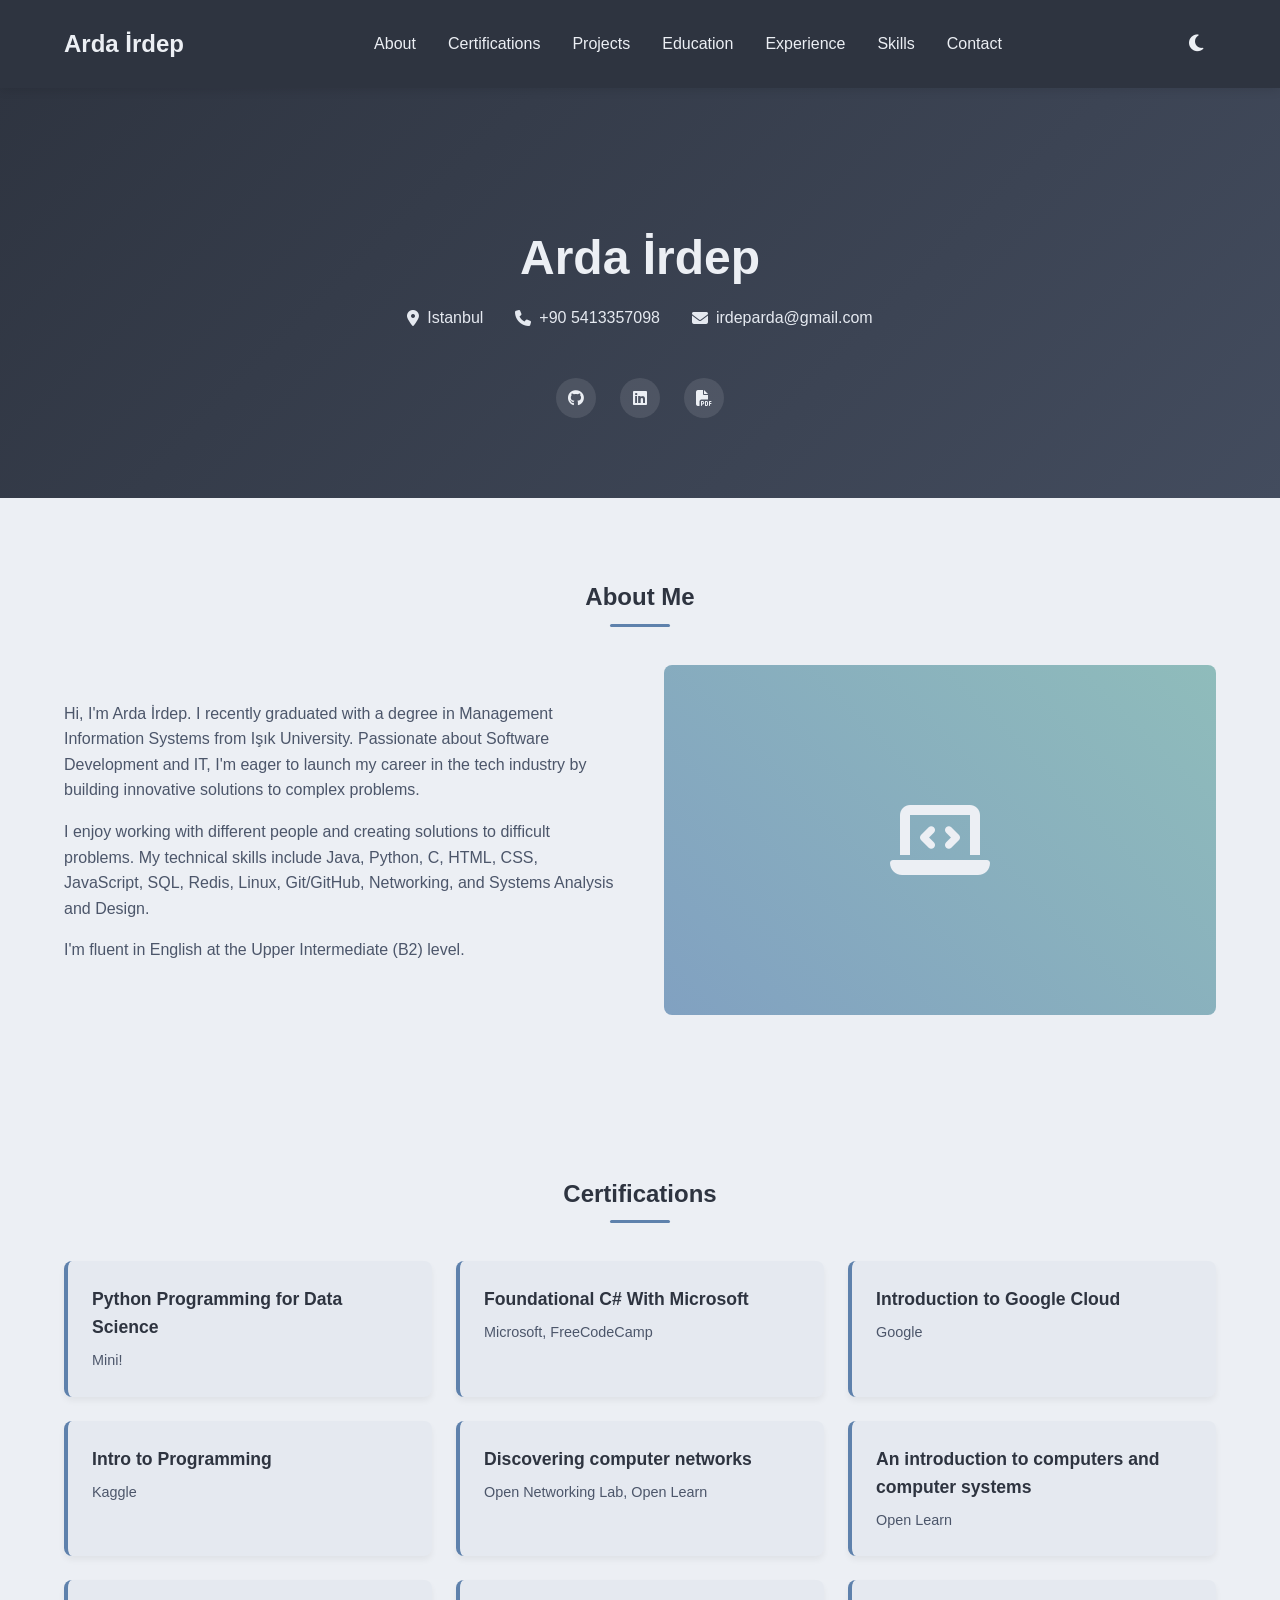
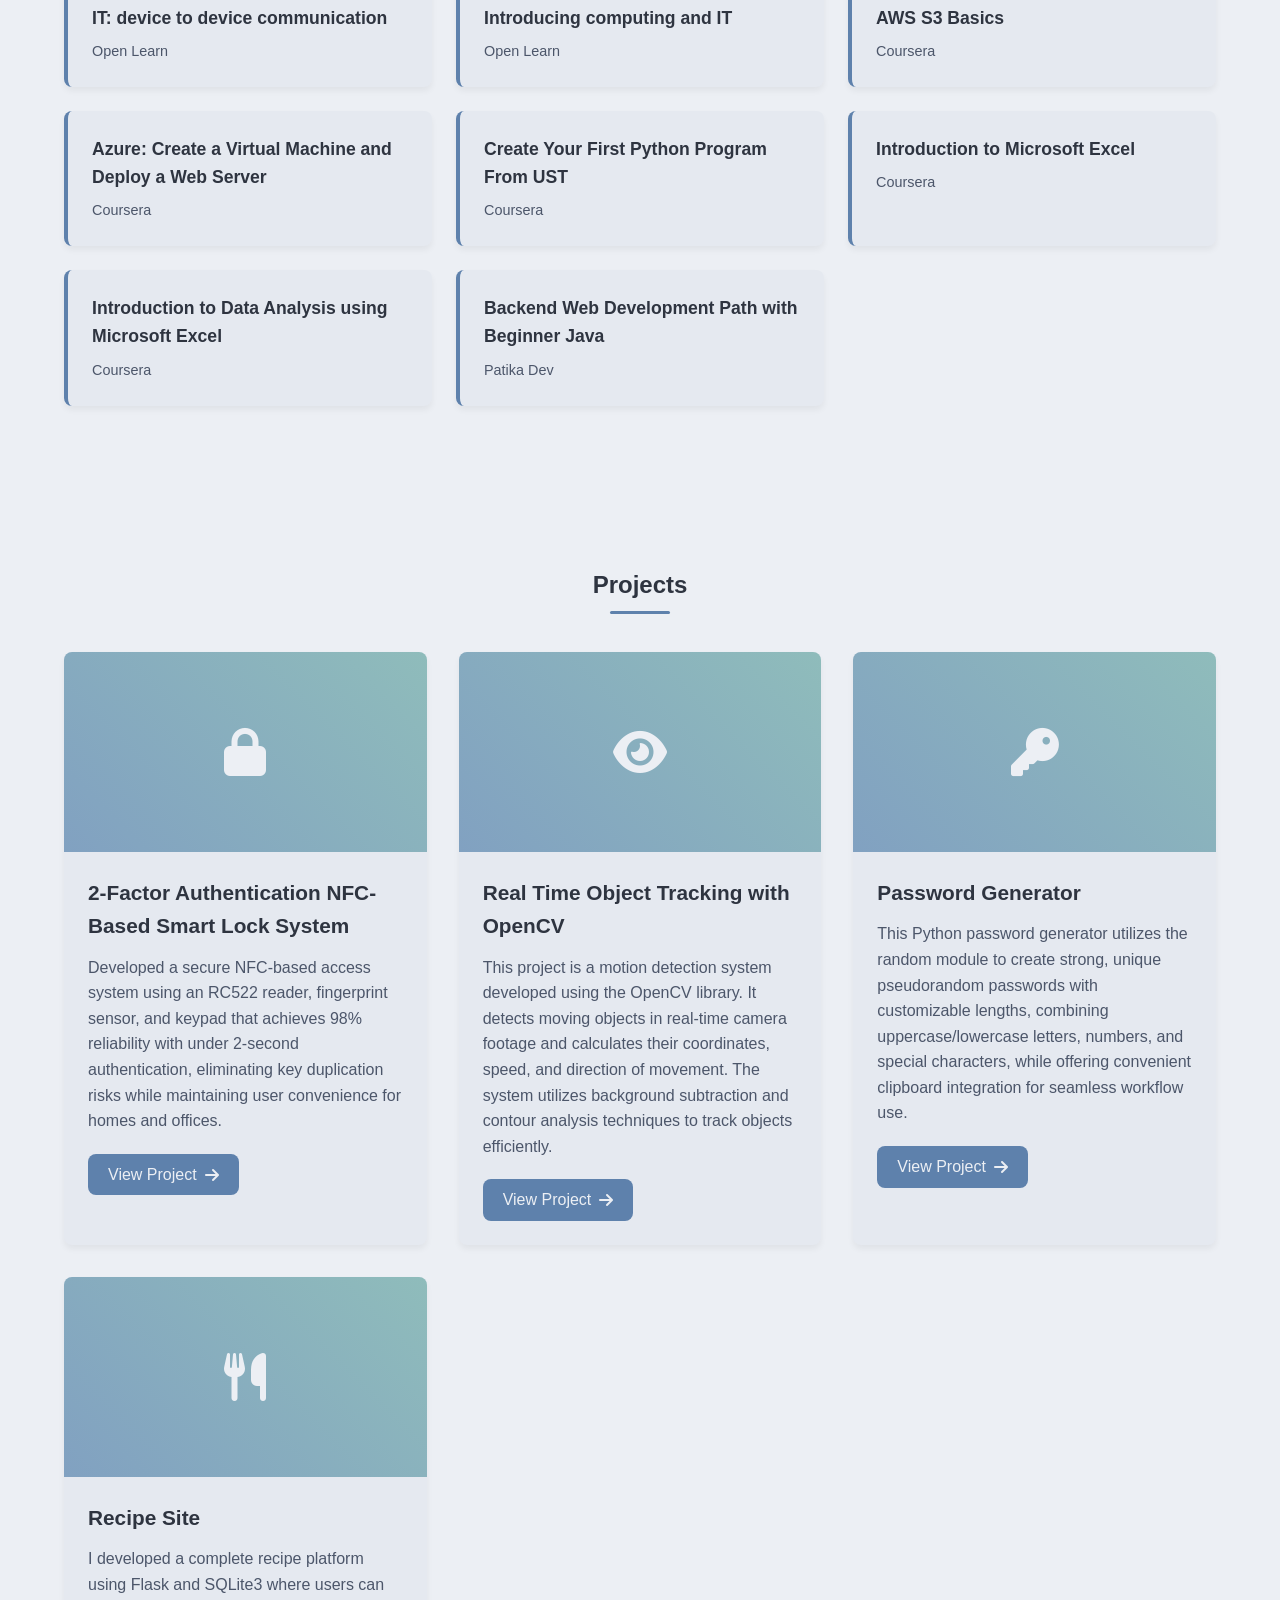
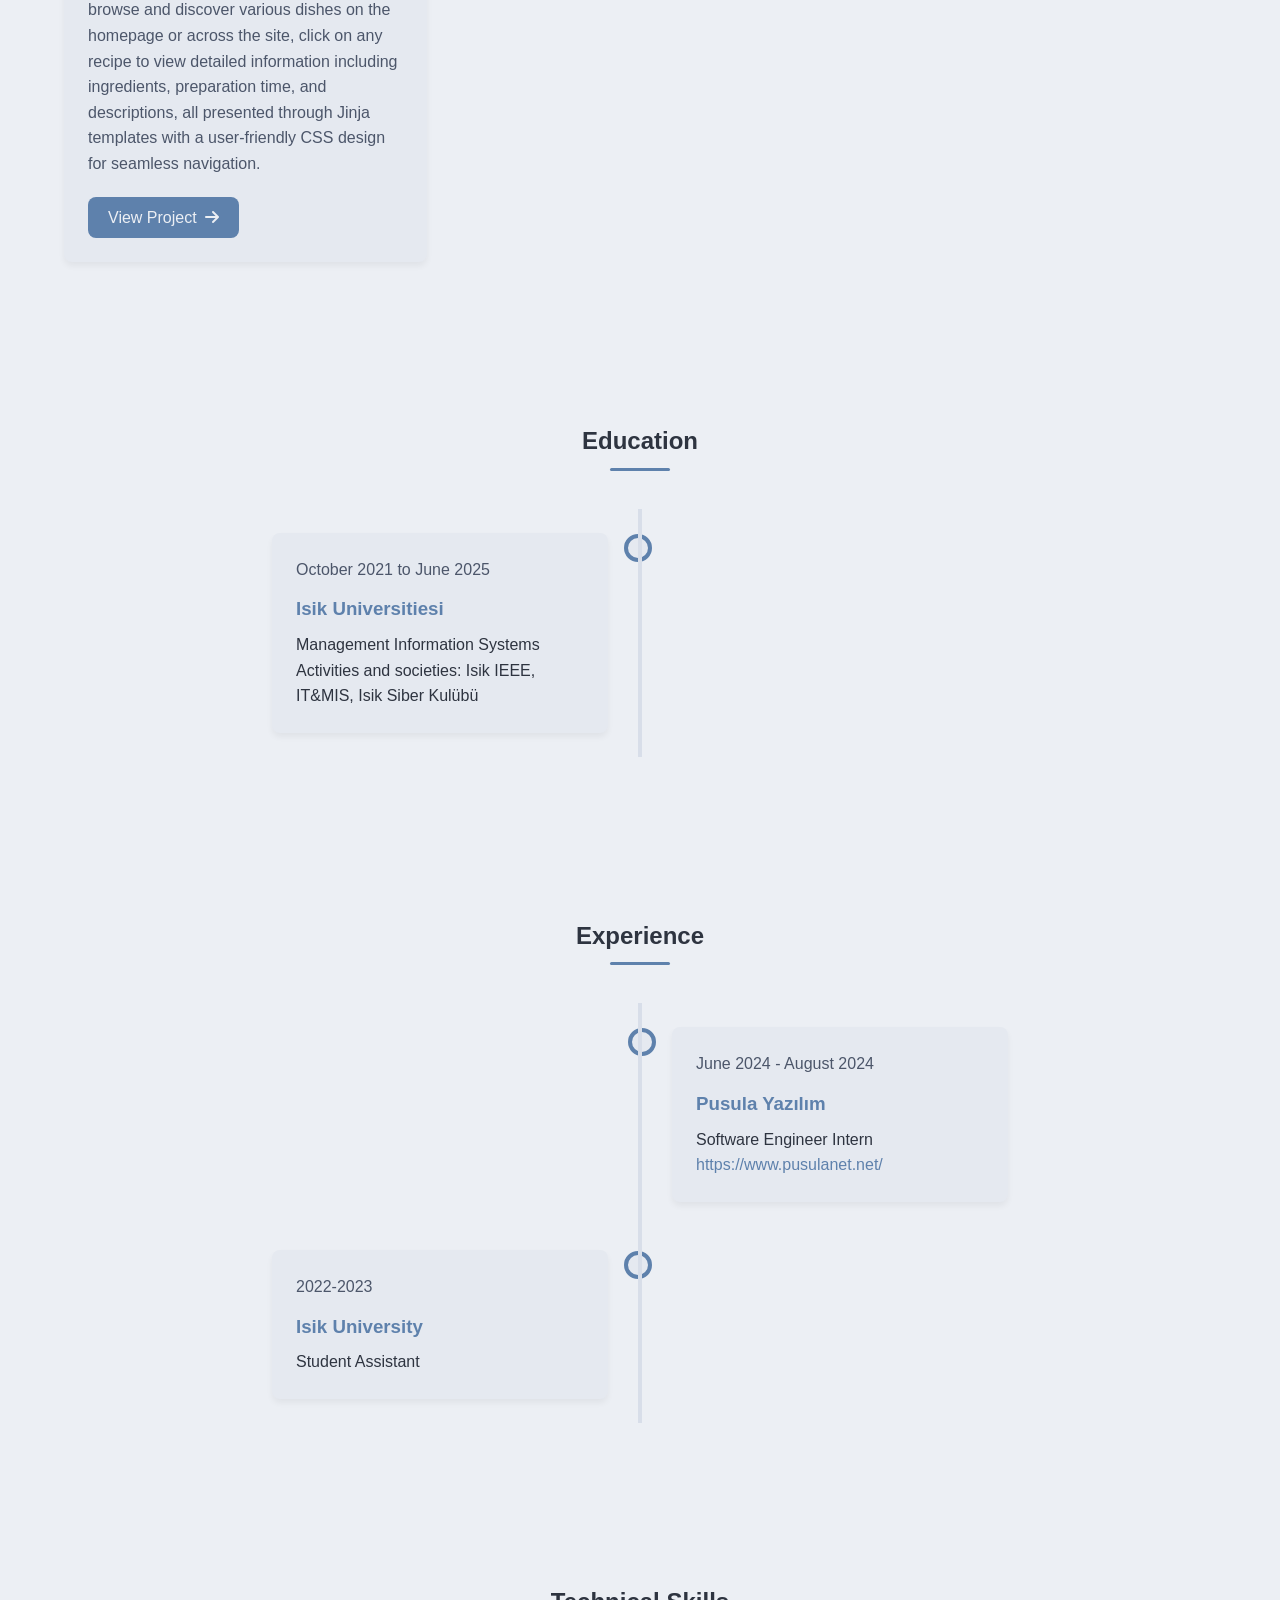
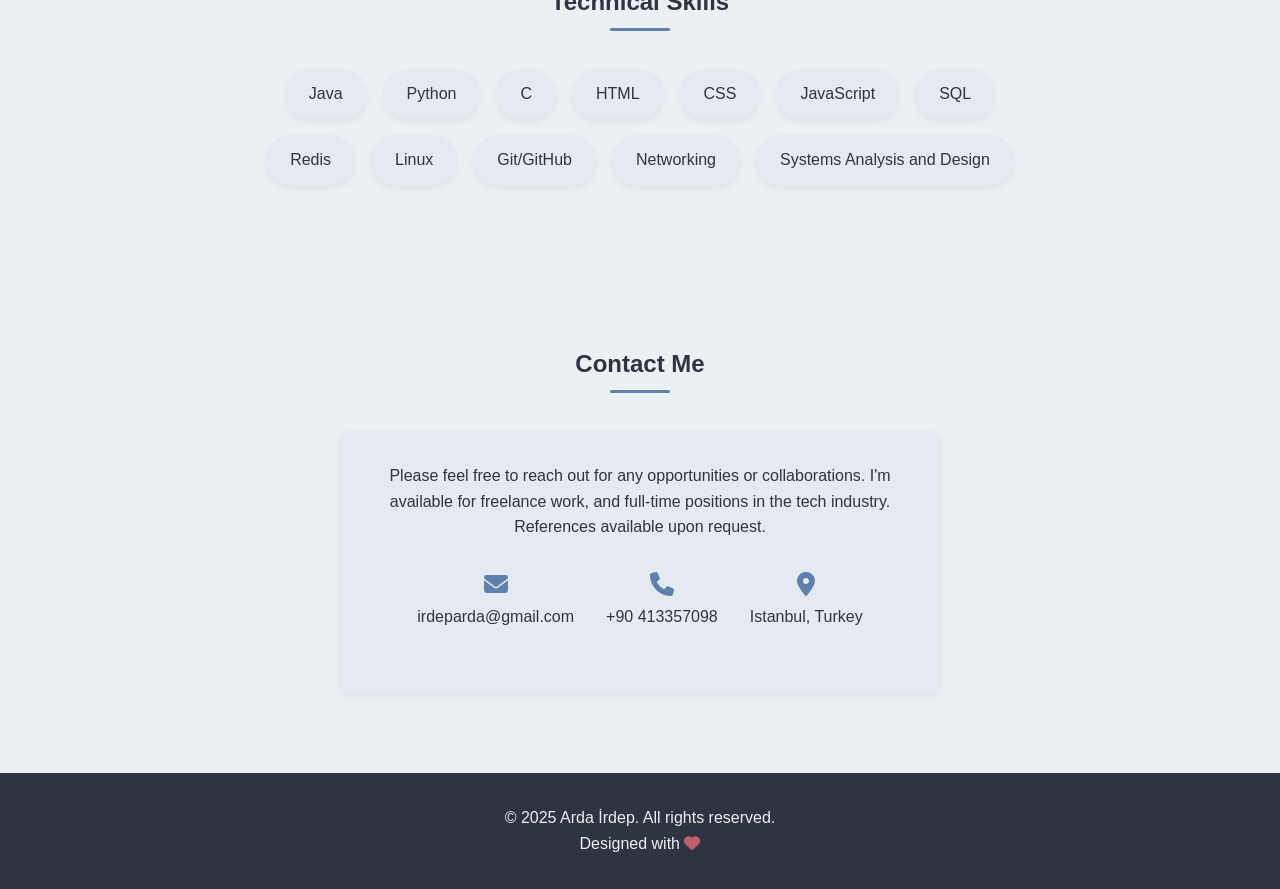
==== commit c939f7dc: "Updated index.html" ====
--- a/index.html
+++ b/index.html
@@ -5,6 +5,8 @@
     <meta name="viewport" content="width=device-width, initial-scale=1.0">
     <title>Arda İrdep - Portfolio</title>
     <link rel="stylesheet" href="https://cdnjs.cloudflare.com/ajax/libs/font-awesome/6.4.0/css/all.min.css">
+        <link rel="stylesheet" href="style.css">
+
 
 </head>
 <body>
--- a/style.css
+++ b/style.css
@@ -0,0 +1,678 @@
+        :root {
+            /* Nord Color Palette */
+            --nord0: #2E3440;  /* Polar Night - Darkest */
+            --nord1: #3B4252;
+            --nord2: #434C5E;
+            --nord3: #4C566A;  /* Polar Night - Lightest */
+            --nord4: #D8DEE9;  /* Snow Storm - Lightest */
+            --nord5: #E5E9F0;
+            --nord6: #ECEFF4;  /* Snow Storm - Darkest */
+            --nord7: #8FBCBB;  /* Frost - Turquoise */
+            --nord8: #88C0D0;  /* Frost - Light Blue */
+            --nord9: #81A1C1;  /* Frost - Blue */
+            --nord10: #5E81AC; /* Frost - Dark Blue */
+            --nord11: #BF616A; /* Aurora - Red */
+            --nord12: #D08770; /* Aurora - Orange */
+            --nord13: #EBCB8B; /* Aurora - Yellow */
+            --nord14: #A3BE8C; /* Aurora - Green */
+            --nord15: #B48EAD; /* Aurora - Purple */
+            
+            /* Light Theme Variables */
+            --bg: var(--nord6);
+            --text: var(--nord0);
+            --text-light: var(--nord3);
+            --primary: var(--nord10);
+            --secondary: var(--nord7);
+            --accent: var(--nord14);
+            --card-bg: var(--nord5);
+            --header-bg: var(--nord0);
+            --footer-bg: var(--nord0);
+            
+            --transition: all 0.3s ease;
+            --border-radius: 8px;
+            --card-shadow: 0 4px 6px rgba(0, 0, 0, 0.05);
+            --hover-shadow: 0 6px 12px rgba(0, 0, 0, 0.1);
+        }
+        
+        /* Dark Theme Variables */
+        body.dark-mode {
+            --bg: var(--nord0);
+            --text: var(--nord6);
+            --text-light: var(--nord4);
+            --card-bg: var(--nord1);
+            --header-bg: var(--nord2);
+            --footer-bg: var(--nord2);
+        }
+        
+        * {
+            margin: 0;
+            padding: 0;
+            box-sizing: border-box;
+        }
+        
+        body {
+            font-family: -apple-system, BlinkMacSystemFont, 'Segoe UI', Roboto, Oxygen, Ubuntu, Cantarell, sans-serif;
+            line-height: 1.6;
+            color: var(--text);
+            background-color: var(--bg);
+            scroll-behavior: smooth;
+            transition: background-color 0.3s ease, color 0.3s ease;
+        }
+        
+        h1, h2, h3, h4, h5 {
+            font-weight: 600;
+            margin-bottom: 1rem;
+            color: var(--text);
+        }
+        
+        a {
+            text-decoration: none;
+            color: var(--primary);
+            transition: var(--transition);
+        }
+        
+        a:hover {
+            color: var(--nord9);
+        }
+        
+        .container {
+            width: 100%;
+            max-width: 1200px;
+            margin: 0 auto;
+            padding: 0 1.5rem;
+        }
+        
+        .section {
+            padding: 5rem 0;
+        }
+        
+        .section-title {
+            text-align: center;
+            margin-bottom: 3rem;
+            position: relative;
+        }
+        
+        .section-title::after {
+            content: '';
+            position: absolute;
+            bottom: -10px;
+            left: 50%;
+            transform: translateX(-50%);
+            width: 60px;
+            height: 3px;
+            background: var(--primary);
+            border-radius: 2px;
+        }
+        
+        /* Animation Classes */
+        .fade-in {
+            opacity: 0;
+            transform: translateY(20px);
+            transition: opacity 0.6s ease-out, transform 0.6s ease-out;
+        }
+        
+        .fade-in.appear {
+            opacity: 1;
+            transform: translateY(0);
+        }
+        
+        .slide-in-left {
+            opacity: 0;
+            transform: translateX(-30px);
+            transition: opacity 0.6s ease-out, transform 0.6s ease-out;
+        }
+        
+        .slide-in-left.appear {
+            opacity: 1;
+            transform: translateX(0);
+        }
+        
+        .slide-in-right {
+            opacity: 0;
+            transform: translateX(30px);
+            transition: opacity 0.6s ease-out, transform 0.6s ease-out;
+        }
+        
+        .slide-in-right.appear {
+            opacity: 1;
+            transform: translateX(0);
+        }
+        
+        .scale-in {
+            opacity: 0;
+            transform: scale(0.95);
+            transition: opacity 0.6s ease-out, transform 0.6s ease-out;
+        }
+        
+        .scale-in.appear {
+            opacity: 1;
+            transform: scale(1);
+        }
+        
+        .delay-1 {
+            transition-delay: 0.1s;
+        }
+        
+        .delay-2 {
+            transition-delay: 0.2s;
+        }
+        
+        .delay-3 {
+            transition-delay: 0.3s;
+        }
+        
+        /* Header Styles */
+        header {
+            background-color: var(--header-bg);
+            box-shadow: 0 2px 10px rgba(0, 0, 0, 0.1);
+            position: fixed;
+            width: 100%;
+            top: 0;
+            z-index: 1000;
+            transition: background-color 0.3s ease;
+        }
+        
+        .navbar {
+            display: flex;
+            justify-content: space-between;
+            align-items: center;
+            padding: 1.5rem 0;
+        }
+        
+        .logo {
+            font-size: 1.5rem;
+            font-weight: 700;
+            color: var(--nord6);
+        }
+        
+        .nav-links {
+            display: flex;
+            list-style: none;
+        }
+        
+        .nav-links li {
+            margin-left: 2rem;
+        }
+        
+        .nav-links a {
+            color: var(--nord6);
+            font-weight: 500;
+            position: relative;
+        }
+        
+        .nav-links a::after {
+            content: '';
+            position: absolute;
+            bottom: -5px;
+            left: 0;
+            width: 0;
+            height: 2px;
+            background: var(--nord8);
+            transition: var(--transition);
+        }
+        
+        .nav-links a:hover::after {
+            width: 100%;
+        }
+        
+        .hamburger {
+            display: none;
+            cursor: pointer;
+            color: var(--nord6);
+            margin-left: 1rem;
+        }
+        
+        /* Dark Mode Toggle */
+        .theme-toggle {
+            background: transparent;
+            border: none;
+            color: var(--nord6);
+            cursor: pointer;
+            font-size: 1.2rem;
+            width: 40px;
+            height: 40px;
+            border-radius: 50%;
+            display: flex;
+            align-items: center;
+            justify-content: center;
+            transition: var(--transition);
+            margin-left: 1rem;
+        }
+        
+        .theme-toggle:hover {
+            background: rgba(255, 255, 255, 0.1);
+            transform: rotate(20deg);
+        }
+        
+        .nav-controls {
+            display: flex;
+            align-items: center;
+        }
+        
+        /* Hero Section */
+        .hero {
+            background: linear-gradient(135deg, var(--nord0) 0%, var(--nord2) 100%);
+            color: var(--nord6);
+            padding: 10rem 0 5rem;
+            margin-top: 60px;
+        }
+        
+        .hero-content {
+            display: flex;
+            flex-direction: column;
+            align-items: center;
+            text-align: center;
+        }
+        
+        .profile-image {
+            width: 150px;
+            height: 150px;
+            border-radius: 50%;
+            background: linear-gradient(45deg, var(--nord9), var(--nord7));
+            display: flex;
+            justify-content: center;
+            align-items: center;
+            margin-bottom: 1.5rem;
+            font-size: 4rem;
+            color: var(--nord6);
+            animation: pulse 2s infinite;
+        }
+        
+        @keyframes pulse {
+            0% { transform: scale(1); }
+            50% { transform: scale(1.05); }
+            100% { transform: scale(1); }
+        }
+        
+        .hero h1 {
+            font-size: 3rem;
+            margin-bottom: 0.5rem;
+            color: var(--nord6);
+        }
+        
+        .contact-info {
+            display: flex;
+            gap: 2rem;
+            margin-bottom: 2rem;
+            flex-wrap: wrap;
+            justify-content: center;
+        }
+        
+        .contact-item {
+            display: flex;
+            align-items: center;
+            gap: 0.5rem;
+            color: var(--nord5);
+        }
+        
+        .social-links {
+            display: flex;
+            gap: 1.5rem;
+            margin-top: 1rem;
+        }
+        
+        .social-links a {
+            display: inline-flex;
+            justify-content: center;
+            align-items: center;
+            width: 40px;
+            height: 40px;
+            border-radius: 50%;
+            background: rgba(255, 255, 255, 0.1);
+            color: var(--nord6);
+            transition: var(--transition);
+        }
+        
+        .social-links a:hover {
+            background: var(--primary);
+            transform: translateY(-3px);
+        }
+        
+        /* About Section */
+        .about {
+            background-color: var(--bg);
+        }
+        
+        .about-content {
+            display: flex;
+            gap: 3rem;
+            align-items: center;
+        }
+        
+        .about-text {
+            flex: 1;
+        }
+        
+        .about-text p {
+            margin-bottom: 1rem;
+            color: var(--text-light);
+        }
+        
+        .about-image {
+            flex: 1;
+            background: linear-gradient(45deg, var(--nord9), var(--nord7));
+            border-radius: var(--border-radius);
+            height: 350px;
+            display: flex;
+            justify-content: center;
+            align-items: center;
+            color: var(--nord6);
+            font-size: 5rem;
+        }
+        
+        /* Certifications */
+        .certifications-grid {
+            display: grid;
+            grid-template-columns: repeat(auto-fill, minmax(300px, 1fr));
+            gap: 1.5rem;
+        }
+        
+        .cert-card {
+            background: var(--card-bg);
+            border-radius: var(--border-radius);
+            padding: 1.5rem;
+            box-shadow: var(--card-shadow);
+            transition: var(--transition);
+            border-left: 4px solid var(--primary);
+        }
+        
+        .cert-card:hover {
+            transform: translateY(-5px);
+            box-shadow: var(--hover-shadow);
+        }
+        
+        .cert-card h3 {
+            font-size: 1.1rem;
+            margin-bottom: 0.5rem;
+        }
+        
+        .cert-card p {
+            color: var(--text-light);
+            font-size: 0.9rem;
+        }
+        
+        /* Projects */
+        .projects-grid {
+            display: grid;
+            grid-template-columns: repeat(auto-fill, minmax(350px, 1fr));
+            gap: 2rem;
+        }
+        
+        .project-card {
+            background: var(--card-bg);
+            border-radius: var(--border-radius);
+            overflow: hidden;
+            box-shadow: var(--card-shadow);
+            transition: var(--transition);
+        }
+        
+        .project-card:hover {
+            transform: translateY(-5px);
+            box-shadow: var(--hover-shadow);
+        }
+        
+        .project-image {
+            height: 200px;
+            background: linear-gradient(45deg, var(--nord9), var(--nord7));
+            display: flex;
+            justify-content: center;
+            align-items: center;
+            color: var(--nord6);
+            font-size: 3rem;
+        }
+        
+        .project-content {
+            padding: 1.5rem;
+        }
+        
+        .project-content h3 {
+            font-size: 1.3rem;
+            margin-bottom: 0.75rem;
+        }
+        
+        .project-content p {
+            color: var(--text-light);
+            margin-bottom: 1.25rem;
+        }
+        
+        .project-link {
+            display: inline-flex;
+            align-items: center;
+            gap: 0.5rem;
+            background: var(--primary);
+            color: var(--nord6);
+            padding: 0.5rem 1.25rem;
+            border-radius: var(--border-radius);
+            font-weight: 500;
+            transition: var(--transition);
+        }
+        
+        .project-link:hover {
+            background: var(--nord9);
+            transform: translateY(-2px);
+        }
+        
+        /* Timeline Styles */
+        .timeline {
+            position: relative;
+            max-width: 800px;
+            margin: 0 auto;
+        }
+        
+        .timeline::after {
+            content: '';
+            position: absolute;
+            width: 4px;
+            background-color: var(--nord4);
+            top: 0;
+            bottom: 0;
+            left: 50%;
+            margin-left: -2px;
+        }
+        
+        .timeline-item {
+            padding: 1.5rem 2rem;
+            position: relative;
+            width: 50%;
+            box-sizing: border-box;
+        }
+        
+        .timeline-item::after {
+            content: '';
+            position: absolute;
+            width: 20px;
+            height: 20px;
+            background-color: var(--card-bg);
+            border: 4px solid var(--primary);
+            top: 25px;
+            border-radius: 50%;
+            z-index: 1;
+        }
+        
+        .left {
+            left: 0;
+        }
+        
+        .right {
+            left: 50%;
+        }
+        
+        .left::after {
+            right: -12px;
+        }
+        
+        .right::after {
+            left: -12px;
+        }
+        
+        .timeline-content {
+            background: var(--card-bg);
+            padding: 1.5rem;
+            border-radius: var(--border-radius);
+            box-shadow: var(--card-shadow);
+        }
+        
+        .timeline-content h3 {
+            color: var(--primary);
+            margin-bottom: 0.5rem;
+        }
+        
+        .timeline-date {
+            display: block;
+            font-weight: 500;
+            color: var(--text-light);
+            margin-bottom: 0.75rem;
+        }
+        
+        /* Skills */
+        .skills-container {
+            display: flex;
+            flex-wrap: wrap;
+            gap: 1rem;
+            justify-content: center;
+            max-width: 800px;
+            margin: 0 auto;
+        }
+        
+        .skill-tag {
+            background: var(--card-bg);
+            padding: 0.75rem 1.5rem;
+            border-radius: 30px;
+            font-weight: 500;
+            box-shadow: var(--card-shadow);
+            transition: var(--transition);
+        }
+        
+        .skill-tag:hover {
+            background: var(--primary);
+            color: var(--nord6);
+            transform: translateY(-3px);
+        }
+        
+        /* Contact */
+        .contact {
+            background: var(--bg);
+            color: var(--text);
+            text-align: center;
+        }
+        
+        .contact .section-title::after {
+            background: var(--primary);
+        }
+        
+        .contact-info-card {
+            background: var(--card-bg);
+            padding: 2rem;
+            border-radius: var(--border-radius);
+            max-width: 600px;
+            margin: 0 auto;
+            box-shadow: var(--card-shadow);
+        }
+        
+        .contact-details {
+            display: flex;
+            justify-content: center;
+            gap: 2rem;
+            margin: 2rem 0;
+            flex-wrap: wrap;
+        }
+        
+        .contact-item-large {
+            display: flex;
+            flex-direction: column;
+            align-items: center;
+            gap: 0.5rem;
+        }
+        
+        .contact-item-large i {
+            font-size: 1.5rem;
+            color: var(--primary);
+        }
+        
+        /* Footer */
+        footer {
+            background: var(--footer-bg);
+            color: var(--nord6);
+            text-align: center;
+            padding: 2rem 0;
+            transition: background-color 0.3s ease;
+        }
+        
+        /* Responsive Styles */
+        @media (max-width: 992px) {
+            .about-content {
+                flex-direction: column;
+            }
+            
+            .timeline::after {
+                left: 31px;
+            }
+            
+            .timeline-item {
+                width: 100%;
+                padding-left: 70px;
+                padding-right: 25px;
+            }
+            
+            .right {
+                left: 0;
+            }
+            
+            .left::after, .right::after {
+                left: 18px;
+            }
+        }
+        
+        @media (max-width: 768px) {
+            .hamburger {
+                display: block;
+            }
+            
+            .nav-links {
+                position: fixed;
+                top: 70px;
+                left: -100%;
+                width: 100%;
+                height: calc(100vh - 70px);
+                background: var(--header-bg);
+                flex-direction: column;
+                align-items: center;
+                padding-top: 2rem;
+                transition: 0.3s;
+            }
+            
+            .nav-links.active {
+                left: 0;
+            }
+            
+            .nav-links li {
+                margin: 1.5rem 0;
+            }
+            
+            .hero h1 {
+                font-size: 2.5rem;
+            }
+            
+            .section {
+                padding: 3rem 0;
+            }
+        }
+        
+        @media (max-width: 480px) {
+            .contact-info {
+                flex-direction: column;
+                gap: 1rem;
+            }
+            
+            .projects-grid, .certifications-grid {
+                grid-template-columns: 1fr;
+            }
+            
+            .hero {
+                padding: 7rem 0 3rem;
+            }
+            
+            .theme-toggle {
+                margin-left: 0.5rem;
+            }
+        }
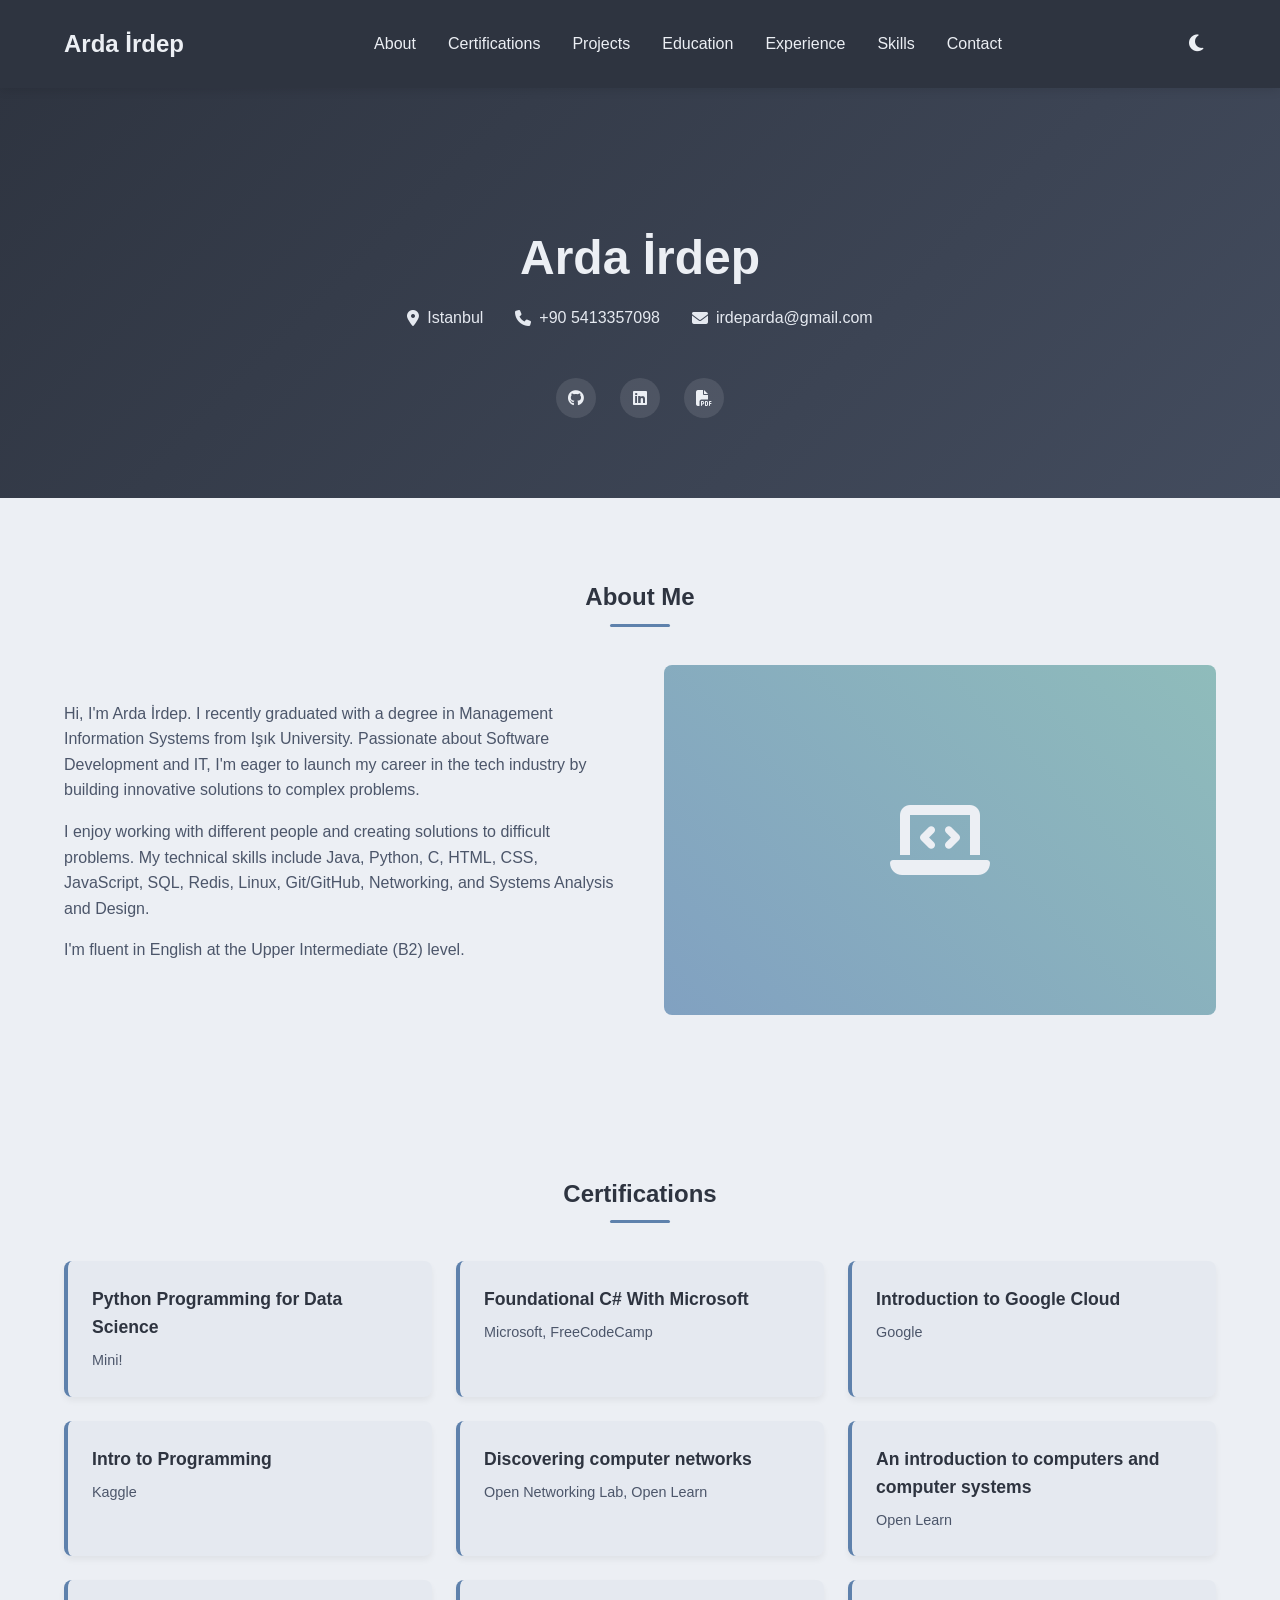
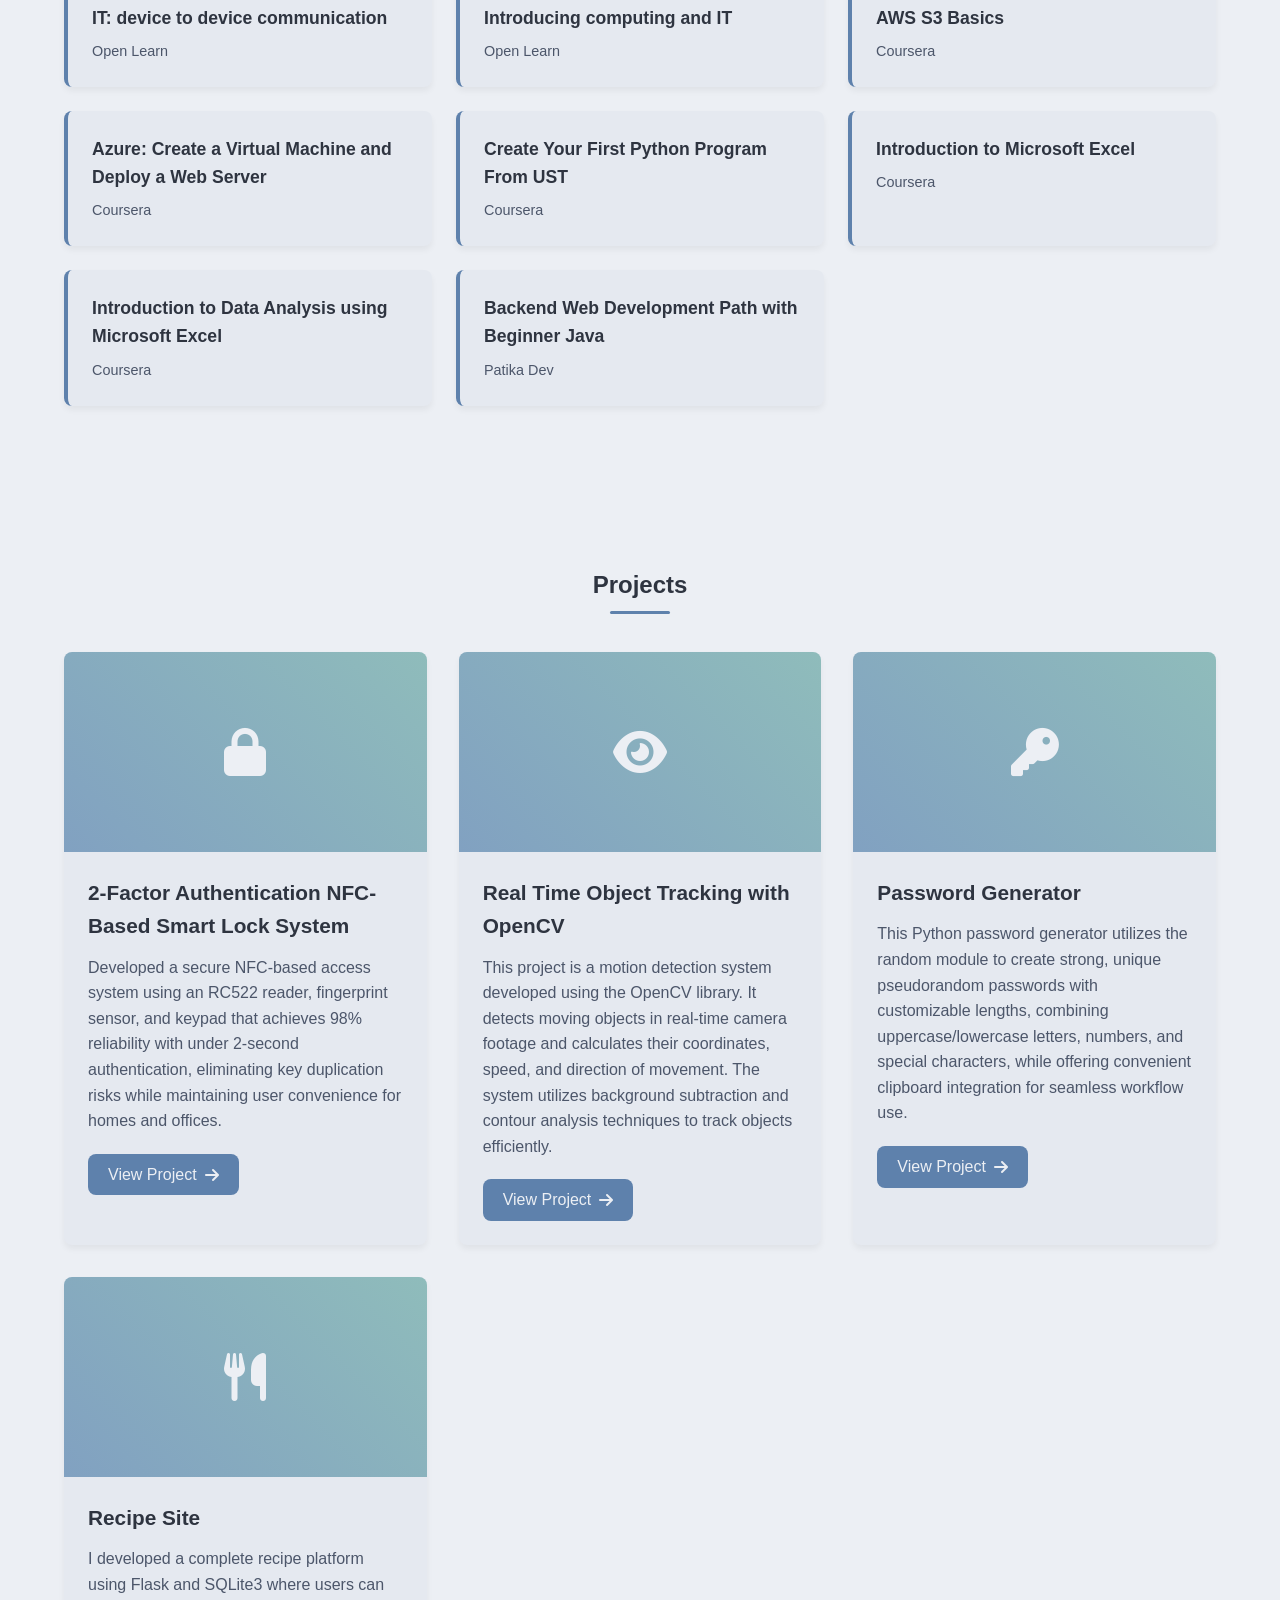
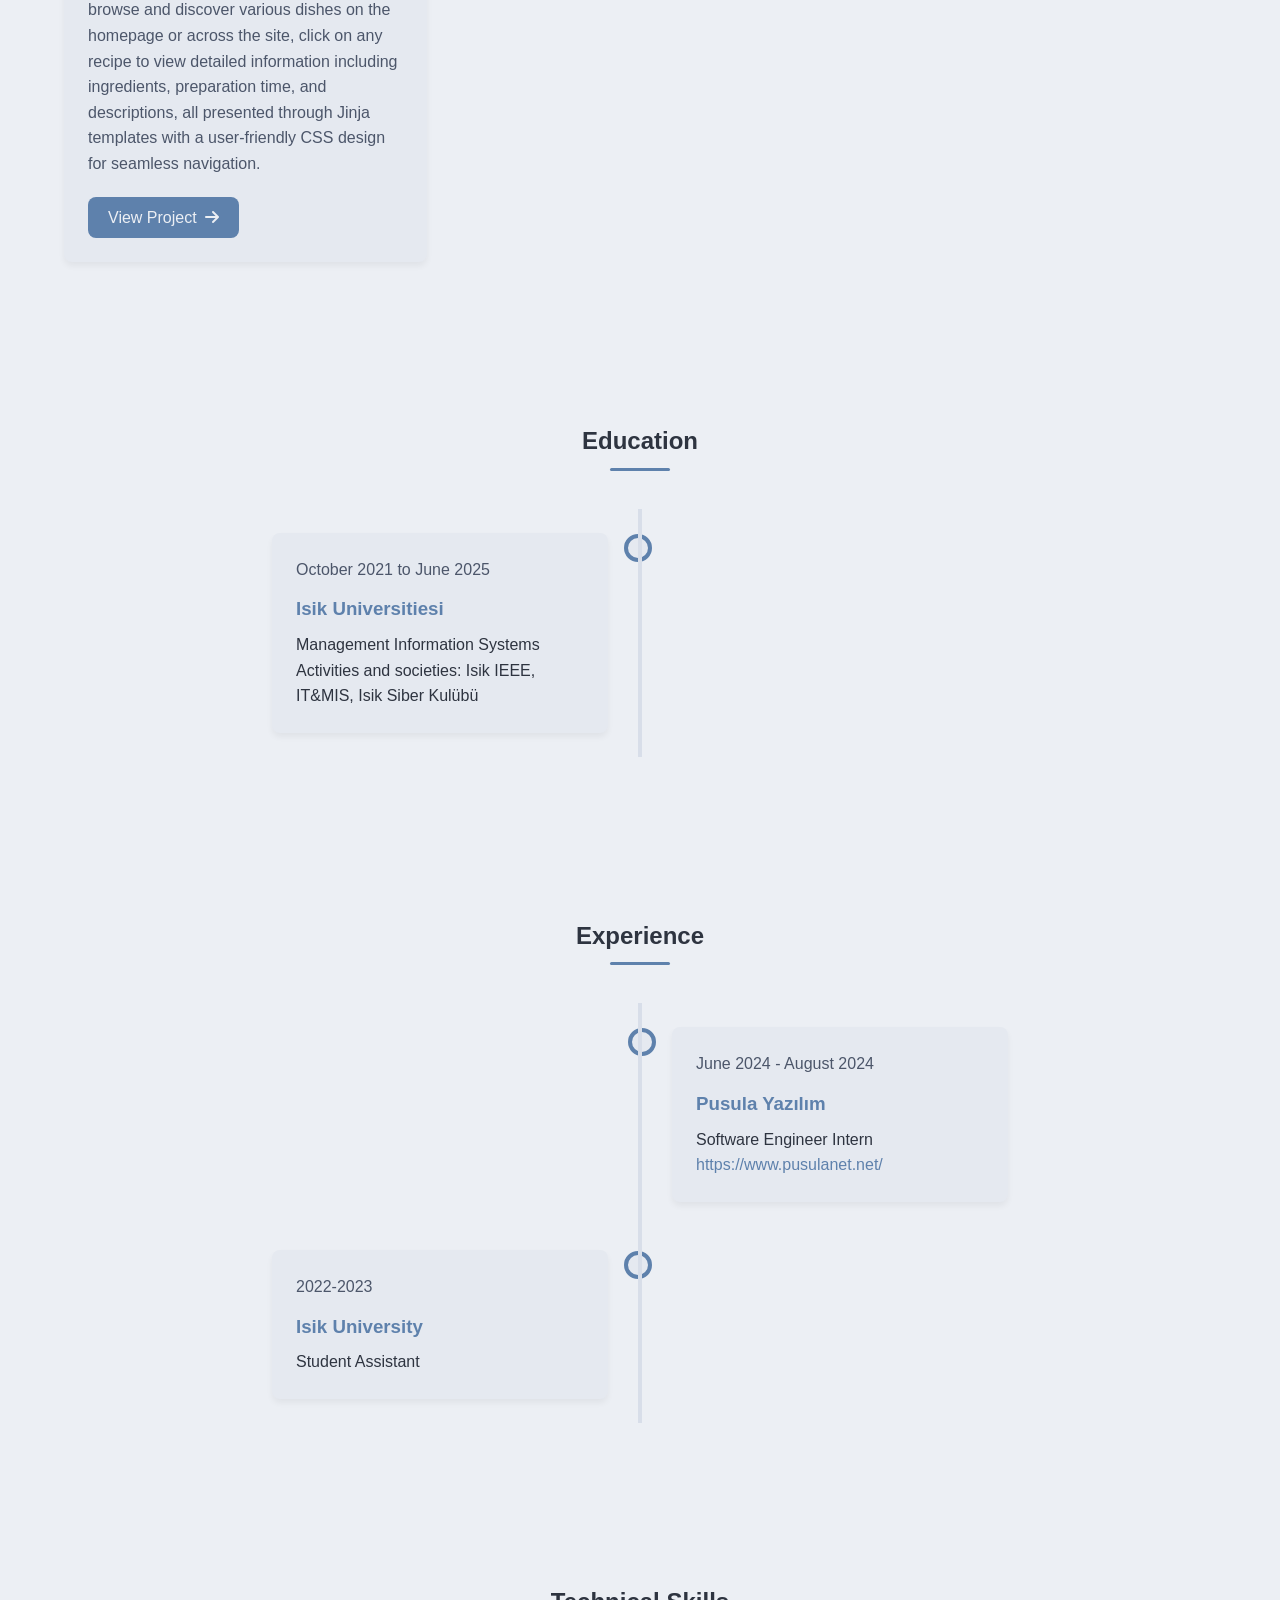
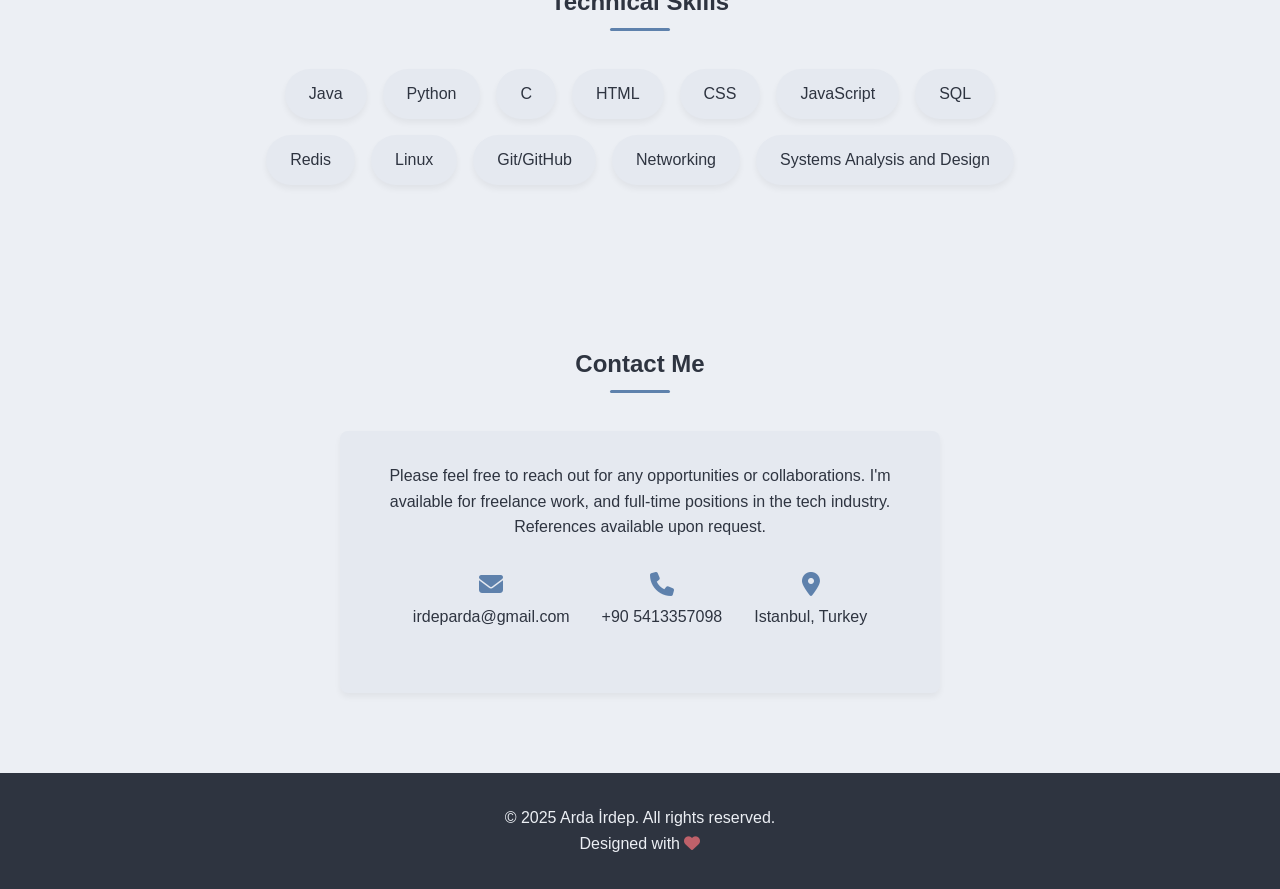
==== commit 7d064dbb: "Update index.html" ====
--- a/index.html
+++ b/index.html
@@ -291,7 +291,7 @@
                     </div>
                     <div class="contact-item-large fade-in delay-2">
                         <i class="fas fa-phone"></i>
-                        <span>+90 413357098</span>
+                        <span>+90 5413357098</span>
                     </div>
                     <div class="contact-item-large fade-in delay-3">
                         <i class="fas fa-map-marker-alt"></i>
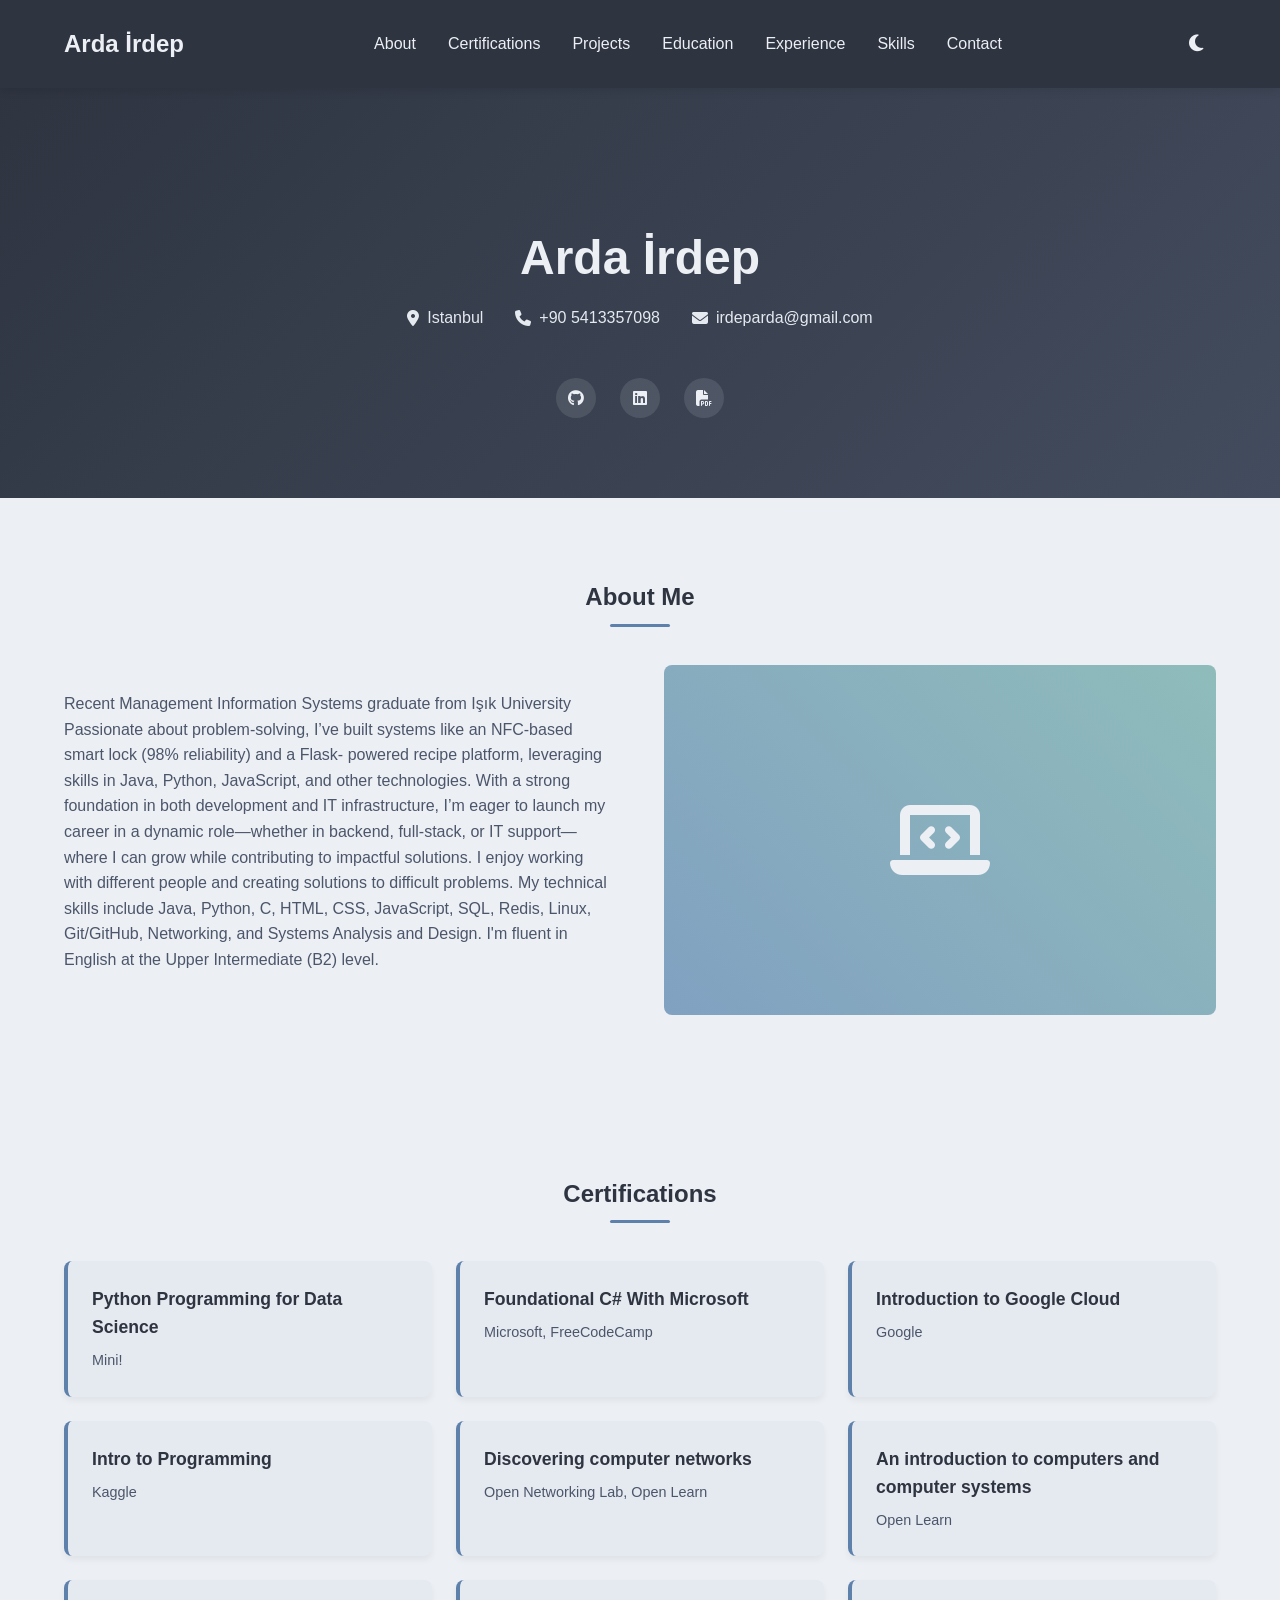
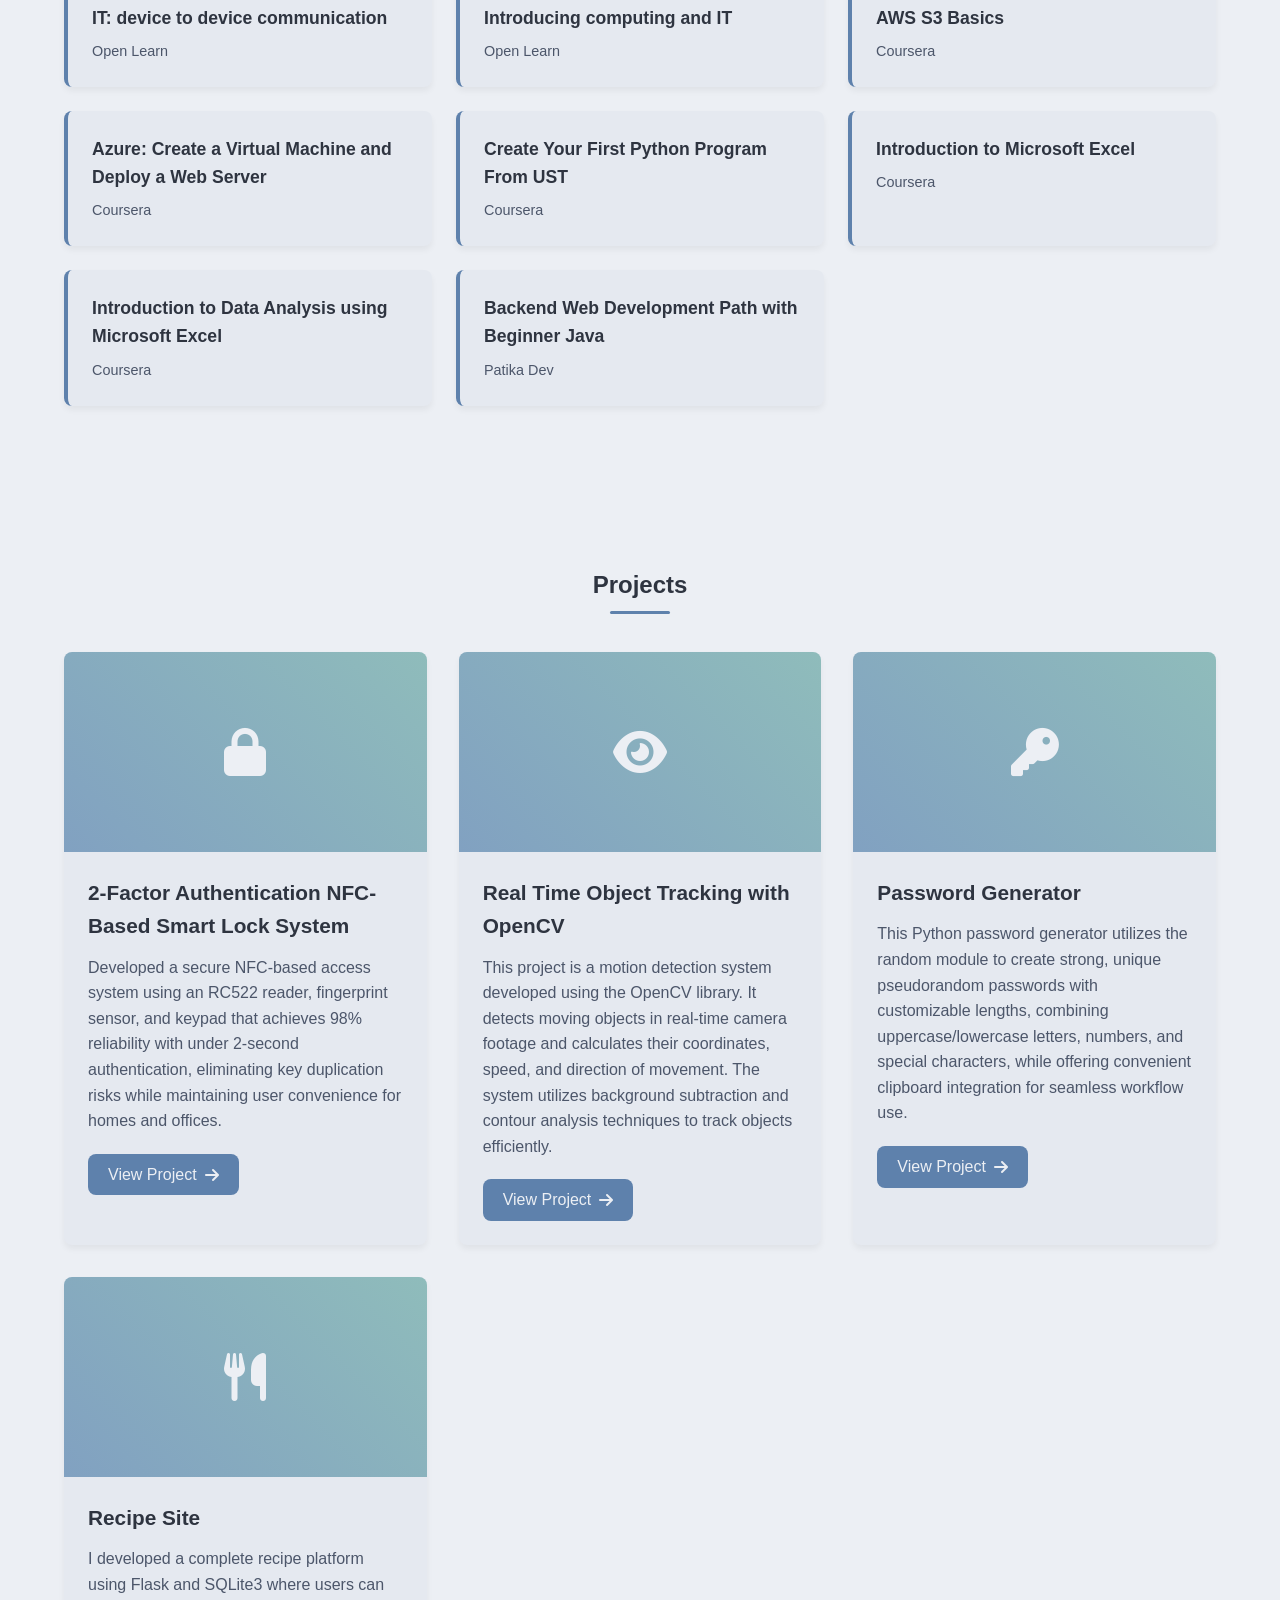
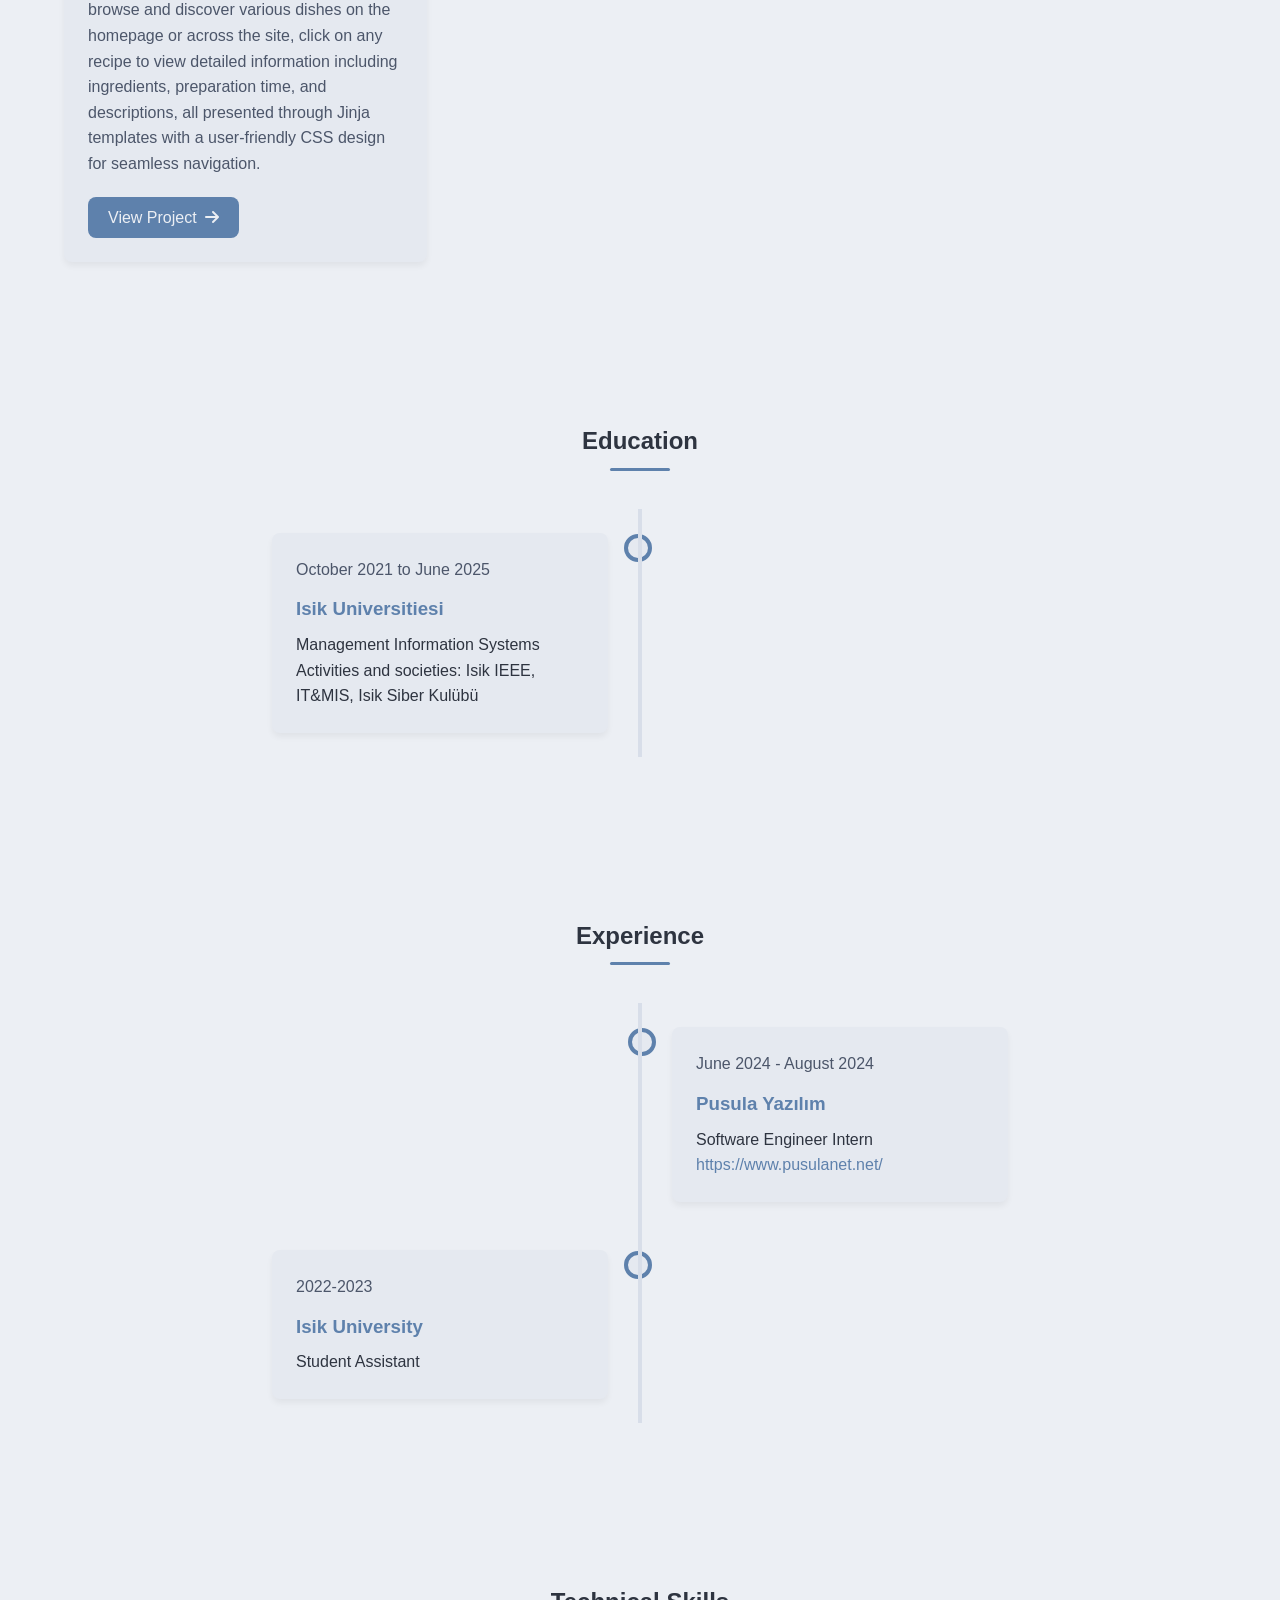
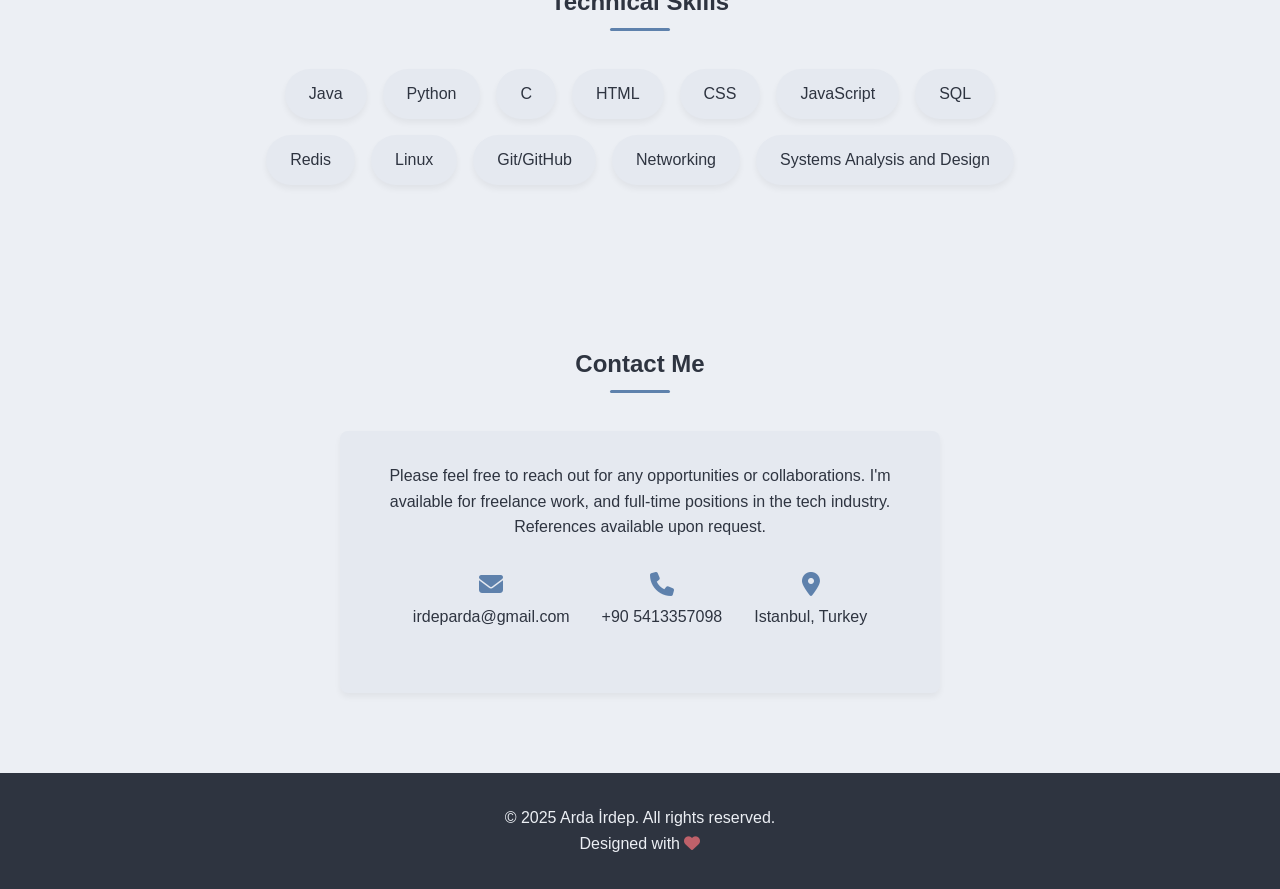
==== commit 62eabbd2: "Updated index.html" ====
--- a/index.html
+++ b/index.html
@@ -78,9 +78,16 @@
             <h2 class="section-title fade-in">About Me</h2>
             <div class="about-content">
                 <div class="about-text slide-in-left">
-                    <p>Hi, I'm Arda İrdep. I recently graduated with a degree in Management Information Systems from Işık University. Passionate about Software Development and IT, I'm eager to launch my career in the tech industry by building innovative solutions to complex problems.</p>
-                    <p>I enjoy working with different people and creating solutions to difficult problems. My technical skills include Java, Python, C, HTML, CSS, JavaScript, SQL, Redis, Linux, Git/GitHub, Networking, and Systems Analysis and Design.</p>
-                    <p>I'm fluent in English at the Upper Intermediate (B2) level.</p>
+                    <p>Recent Management Information Systems graduate from Işık University Passionate about
+problem-solving, I’ve built systems like an NFC-based smart lock (98% reliability) and a Flask-
+powered recipe platform, leveraging skills in Java, Python, JavaScript, and other technologies.
+With a strong foundation in both development and IT infrastructure, I’m eager to launch my
+career in a dynamic role—whether in backend, full-stack, or IT support—where I can grow
+while contributing to impactful solutions.
+I enjoy working with different people and creating solutions to difficult problems. My technical
+skills include Java, Python, C, HTML, CSS, JavaScript, SQL, Redis, Linux, Git/GitHub,
+Networking, and Systems Analysis and Design.
+I'm fluent in English at the Upper Intermediate (B2) level.</p>
                 </div>
                 <div class="about-image slide-in-right">
                     <i class="fas fa-laptop-code"></i>
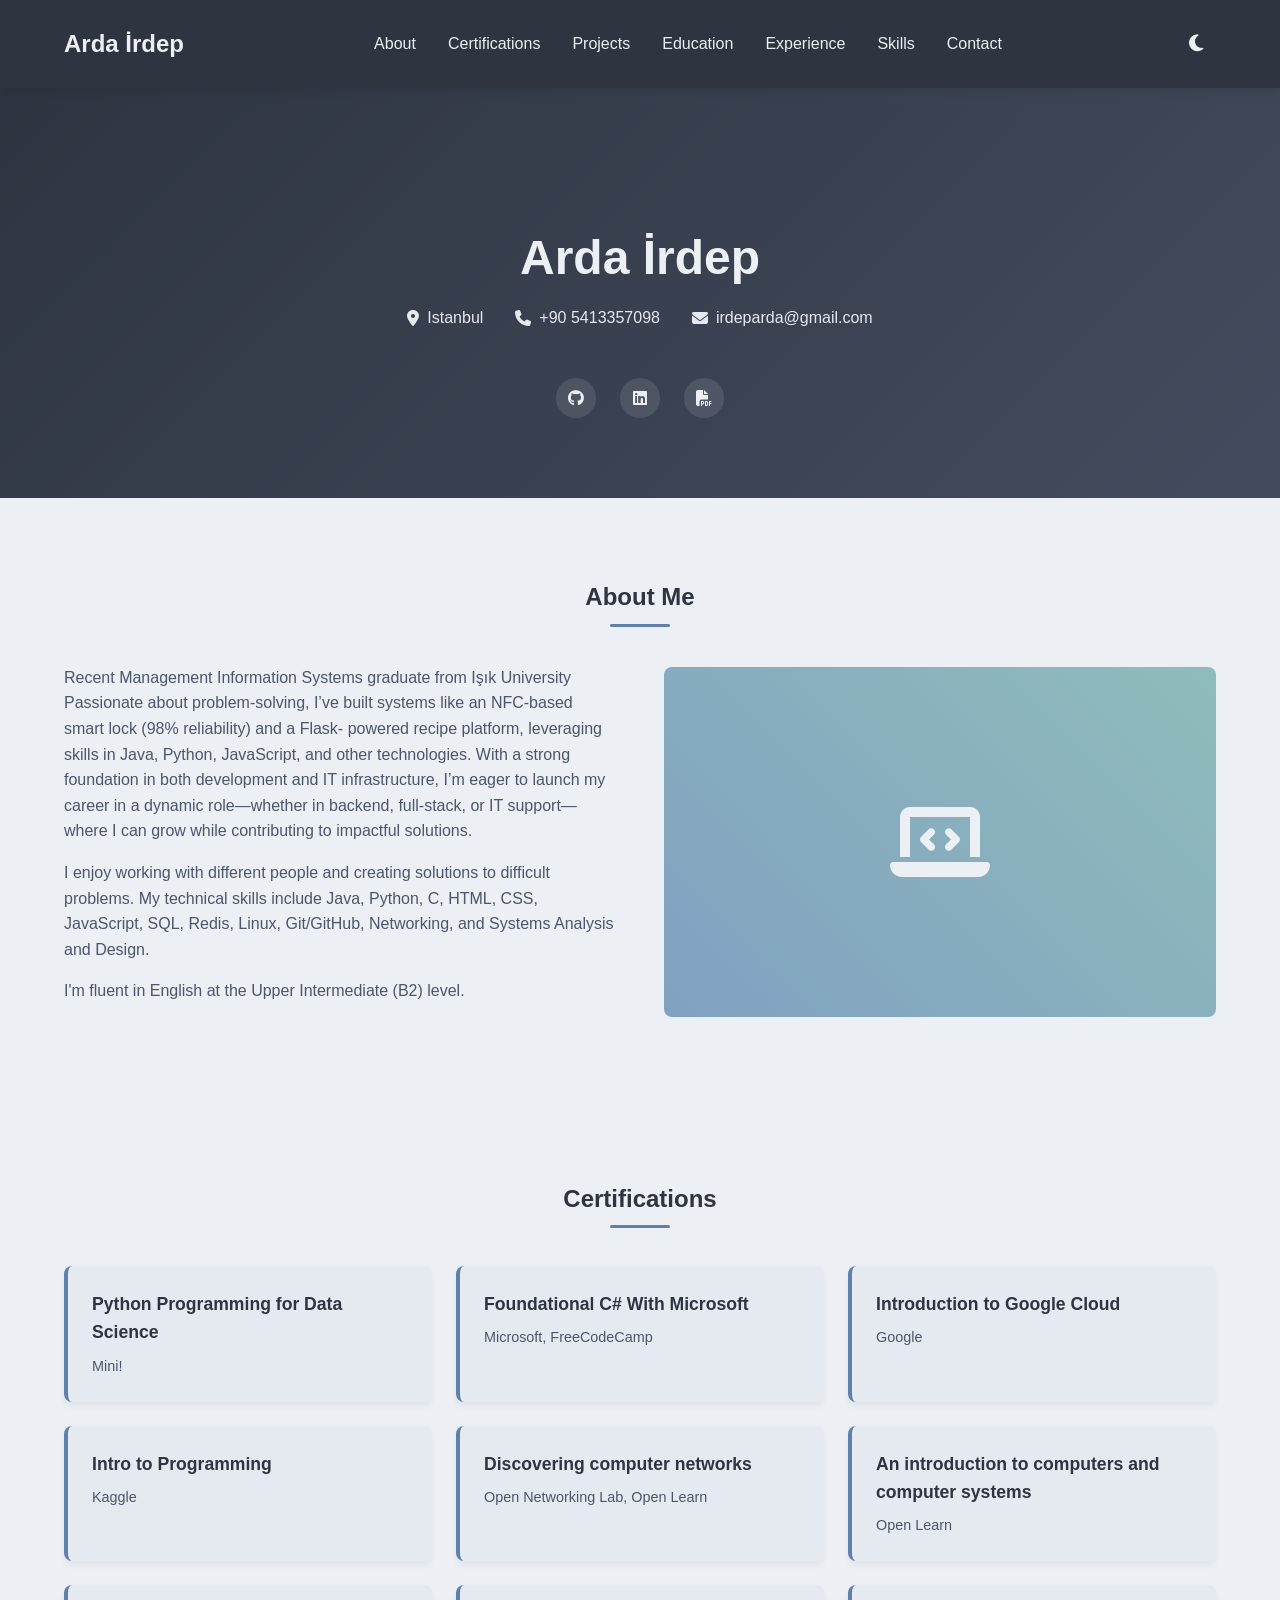
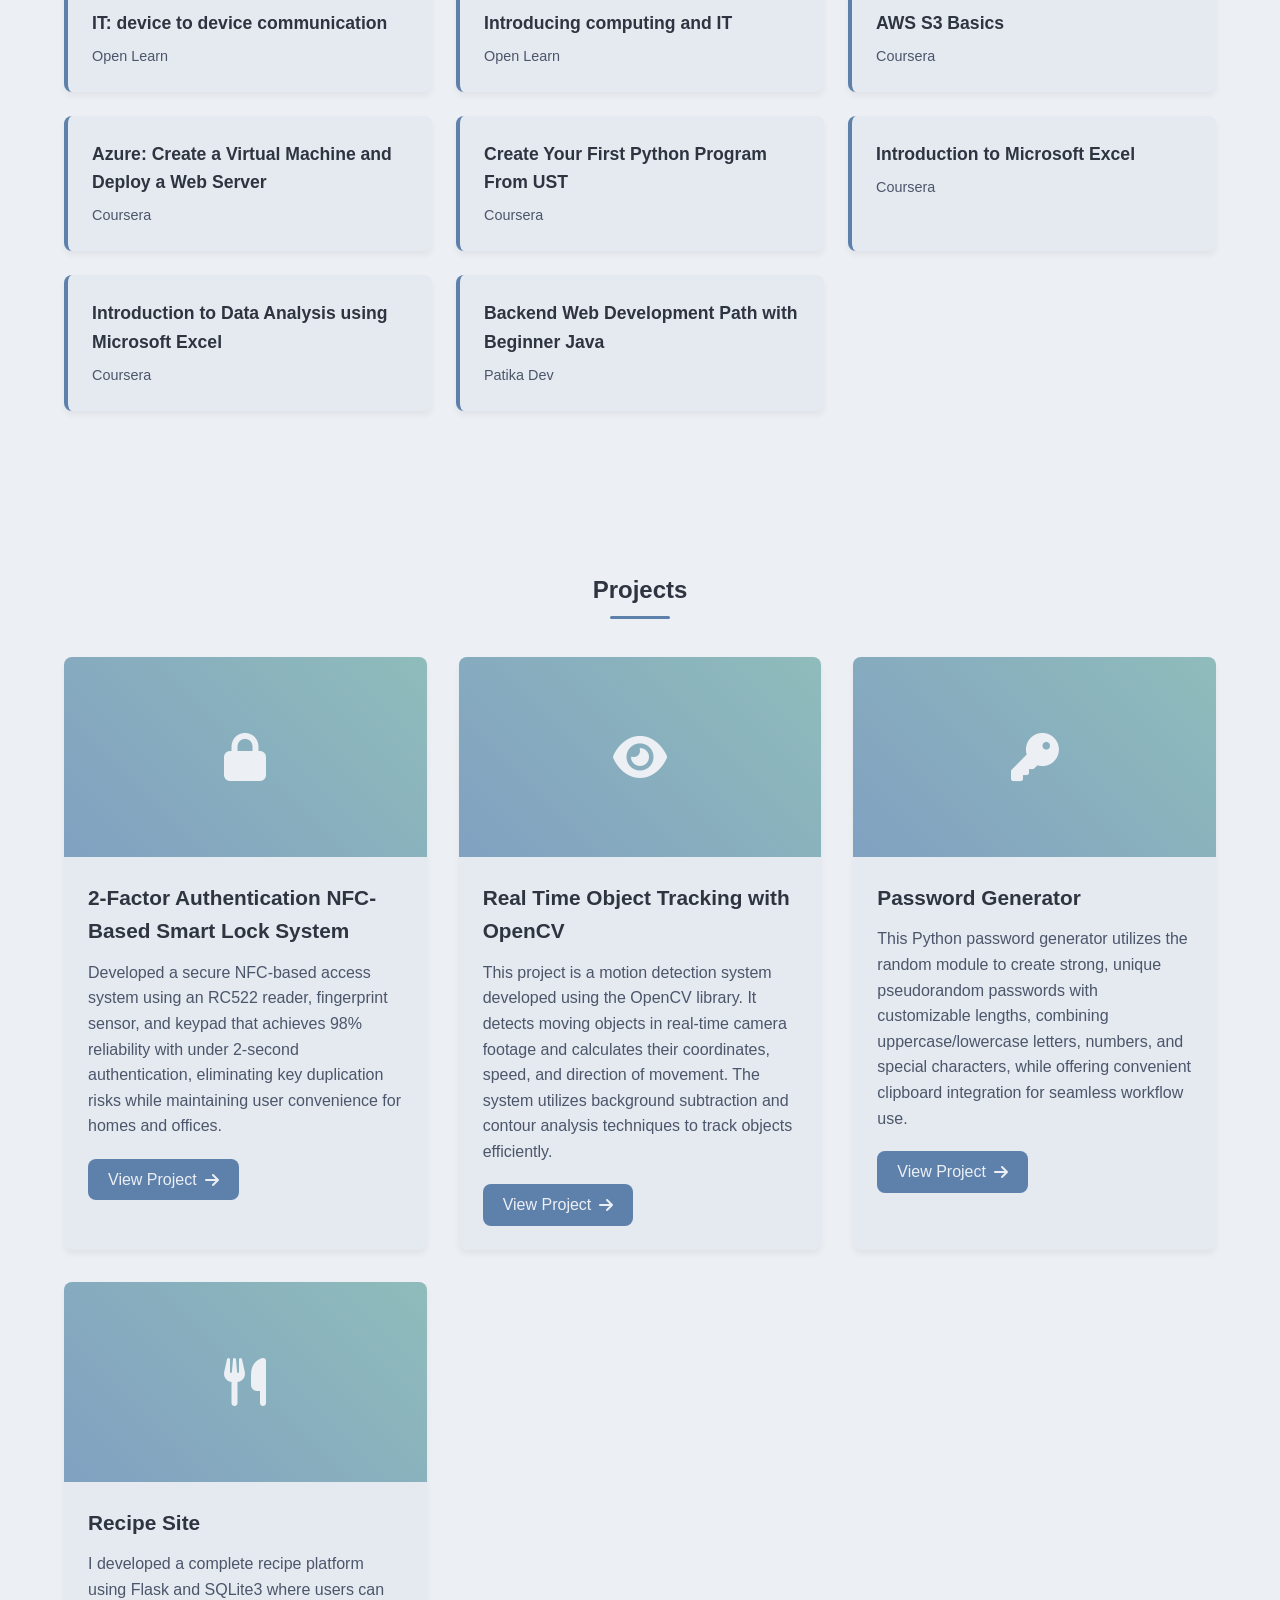
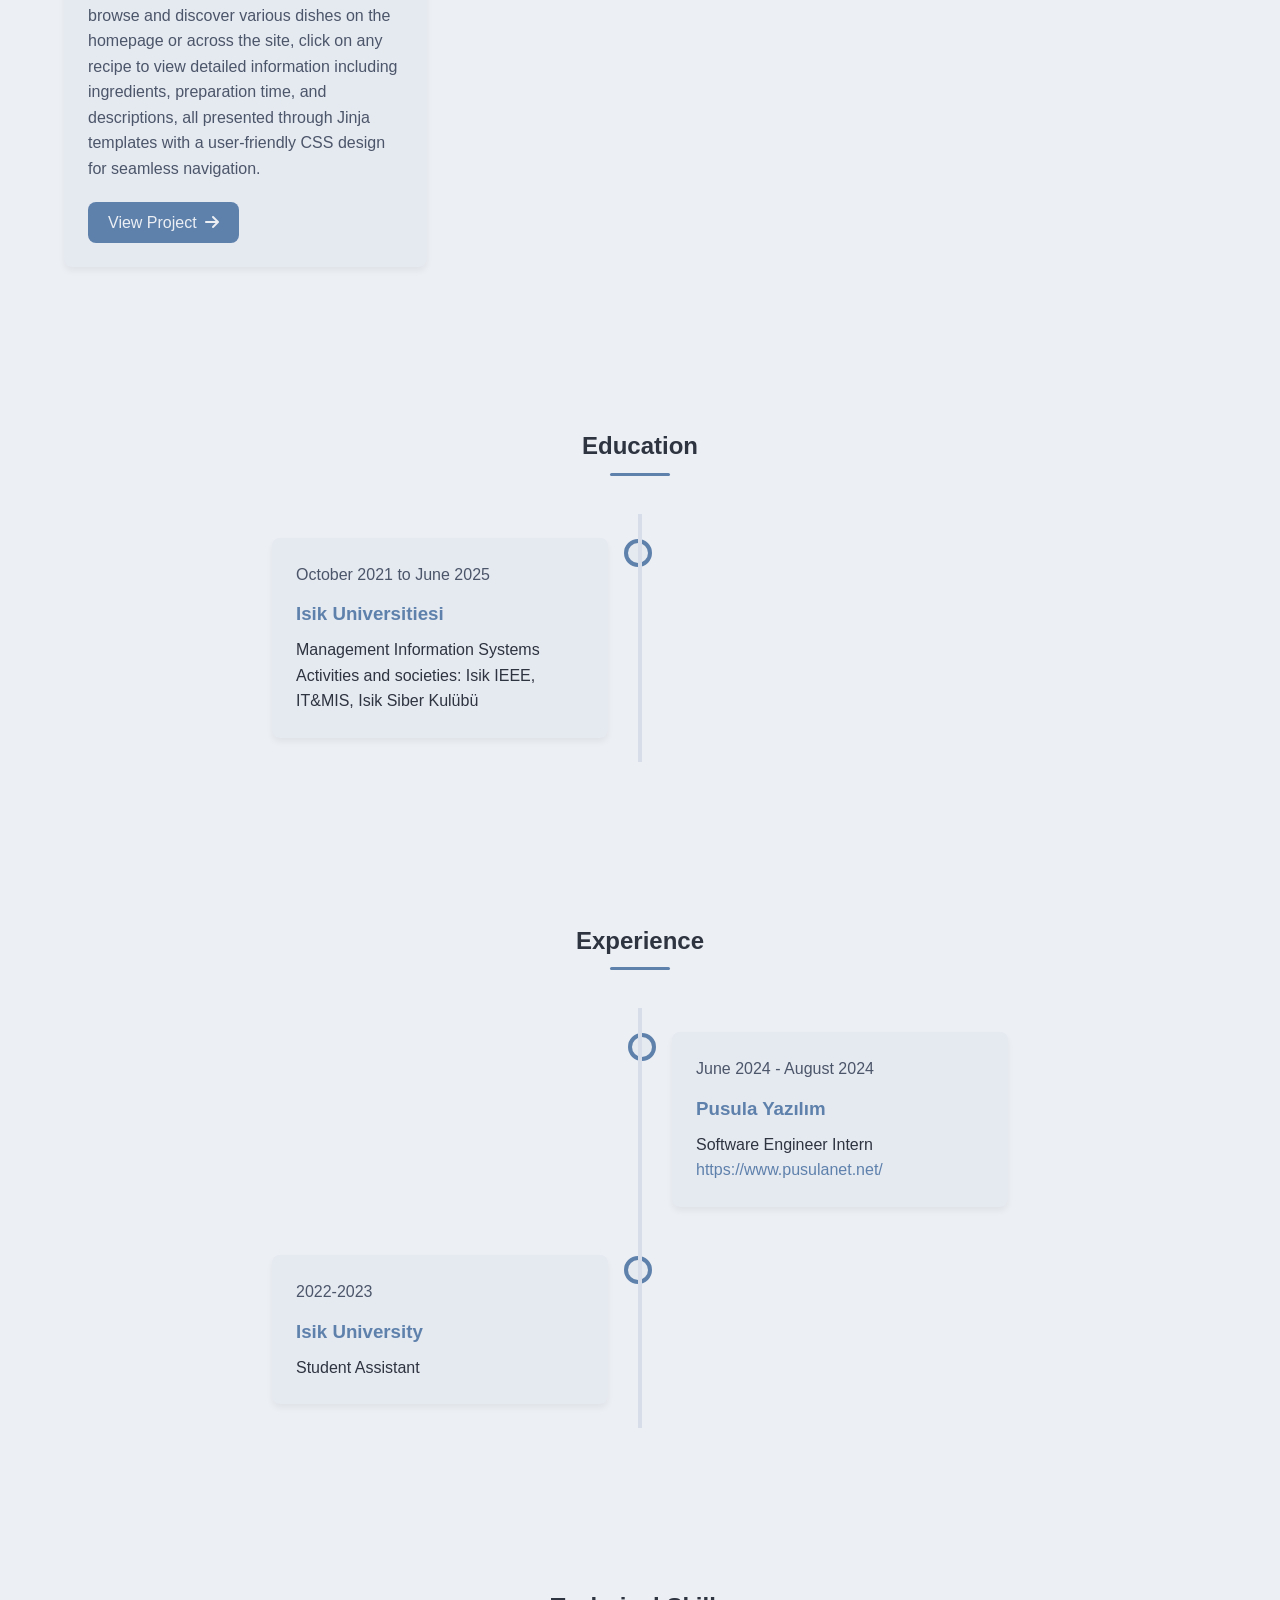
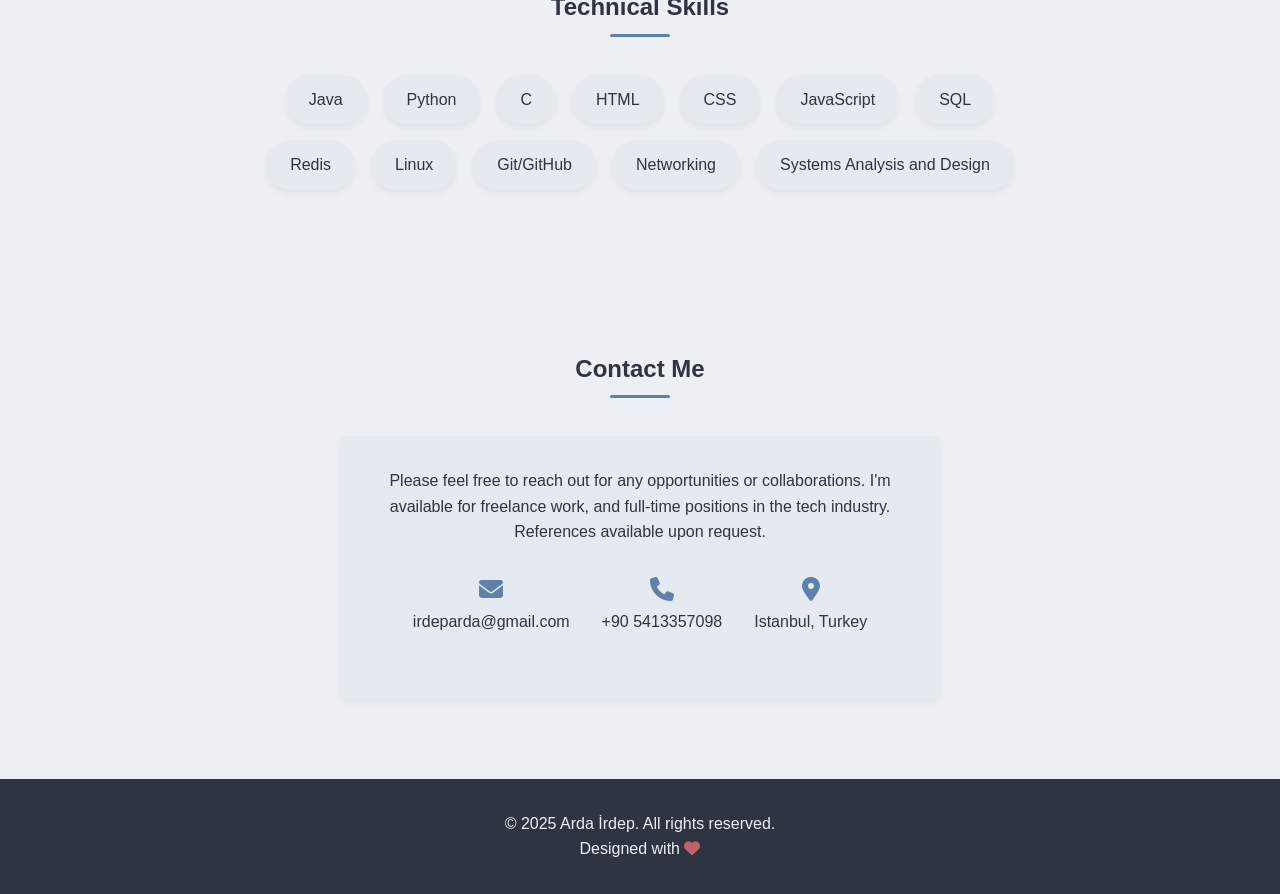
==== commit a5b02509: "updated index.html" ====
--- a/index.html
+++ b/index.html
@@ -79,15 +79,17 @@
             <div class="about-content">
                 <div class="about-text slide-in-left">
                     <p>Recent Management Information Systems graduate from Işık University Passionate about
-problem-solving, I’ve built systems like an NFC-based smart lock (98% reliability) and a Flask-
-powered recipe platform, leveraging skills in Java, Python, JavaScript, and other technologies.
-With a strong foundation in both development and IT infrastructure, I’m eager to launch my
-career in a dynamic role—whether in backend, full-stack, or IT support—where I can grow
-while contributing to impactful solutions.
-I enjoy working with different people and creating solutions to difficult problems. My technical
-skills include Java, Python, C, HTML, CSS, JavaScript, SQL, Redis, Linux, Git/GitHub,
-Networking, and Systems Analysis and Design.
-I'm fluent in English at the Upper Intermediate (B2) level.</p>
+                    problem-solving, I’ve built systems like an NFC-based smart lock (98% reliability) and a Flask-
+                    powered recipe platform, leveraging skills in Java, Python, JavaScript, and other technologies.
+                    With a strong foundation in both development and IT infrastructure, I’m eager to launch my
+                    career in a dynamic role—whether in backend, full-stack, or IT support—where I can grow
+                    while contributing to impactful solutions.</p>
+
+                    <p>I enjoy working with different people and creating solutions to difficult problems. My technical
+                    skills include Java, Python, C, HTML, CSS, JavaScript, SQL, Redis, Linux, Git/GitHub,
+                    Networking, and Systems Analysis and Design.</p>
+
+                    <p>I'm fluent in English at the Upper Intermediate (B2) level.</p>
                 </div>
                 <div class="about-image slide-in-right">
                     <i class="fas fa-laptop-code"></i>
